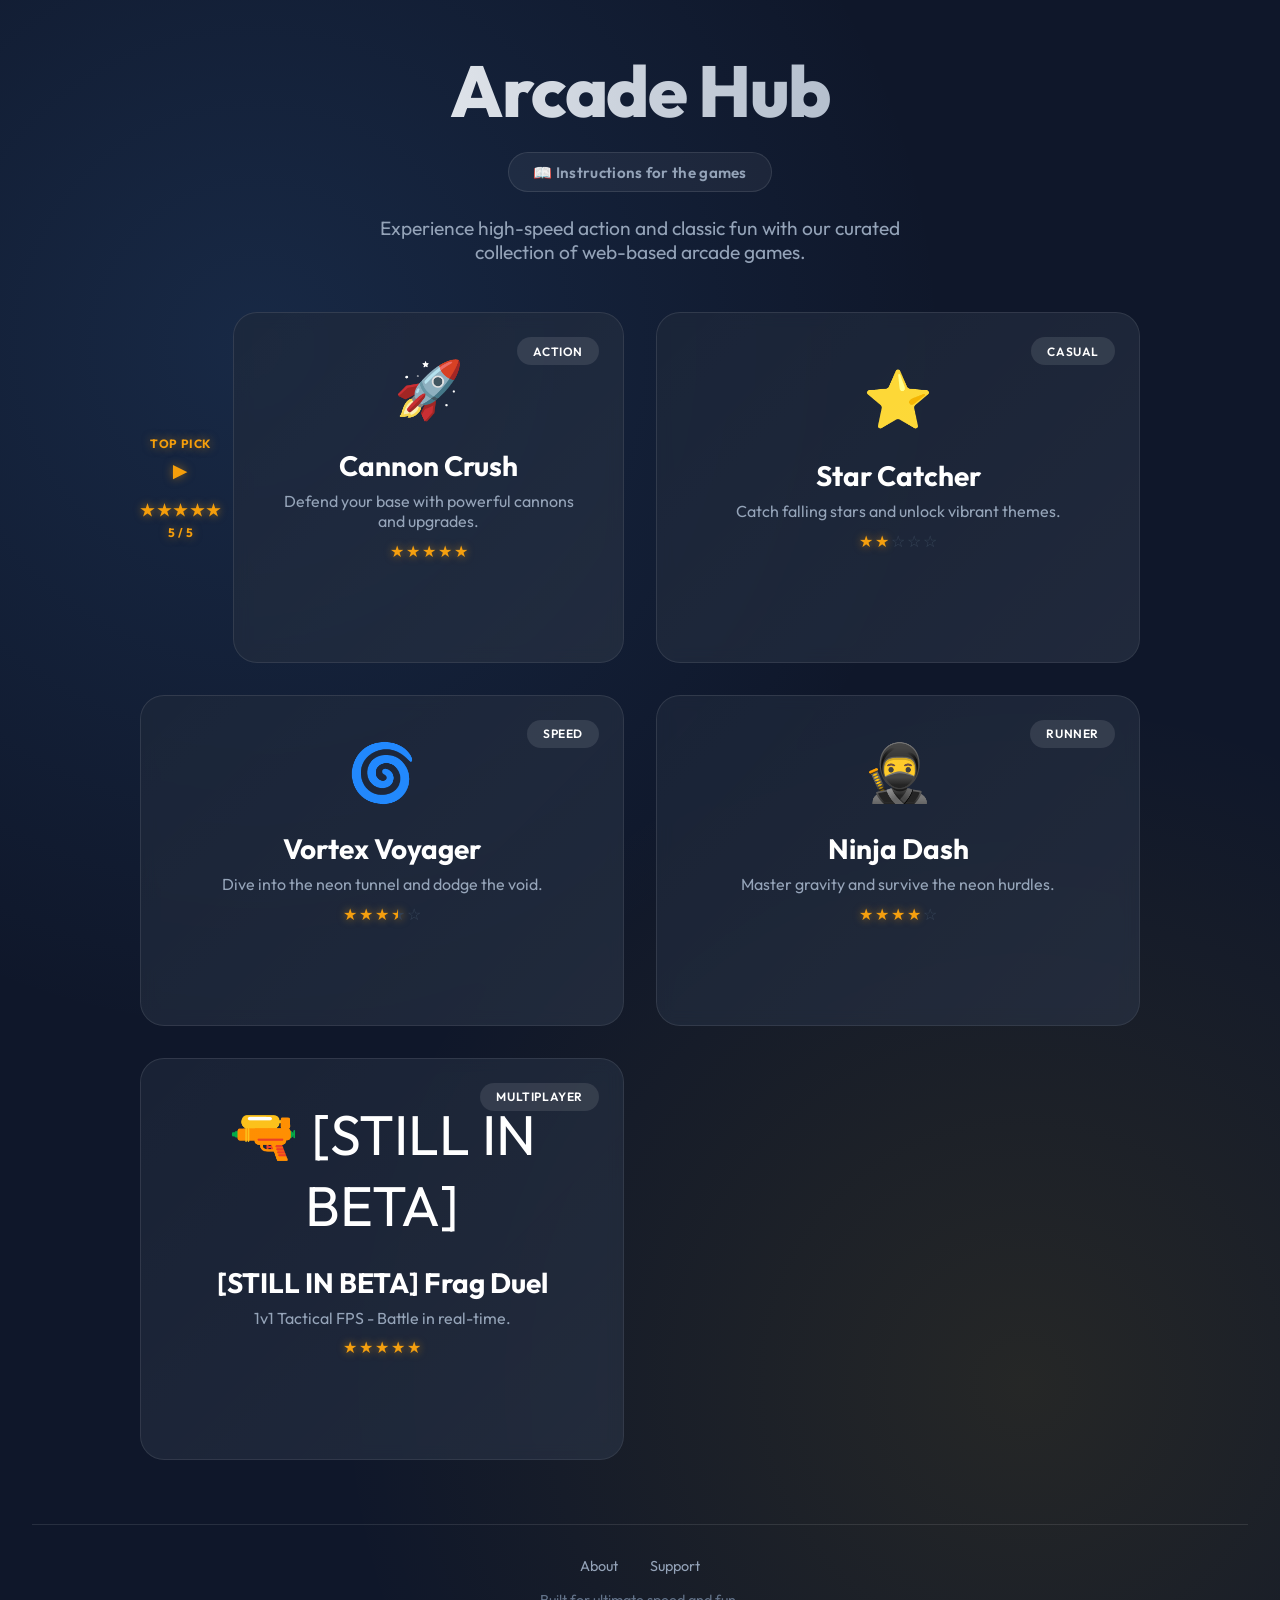
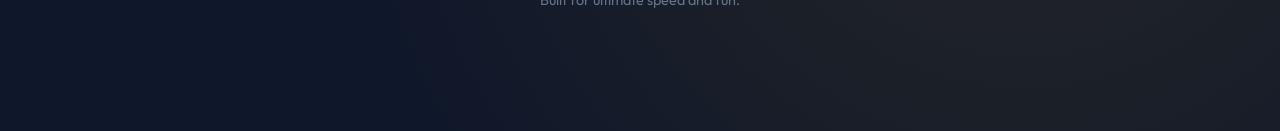
==== index.html @ 00157125 "Implement Quick Match matchmaking for Frag Duel and update Hub instructions" ====
<!DOCTYPE html>
<html lang="en">
<head>
    <meta charset="UTF-8">
    <meta name="viewport" content="width=device-width, initial-scale=1.0">
    <title>Arcade Hub | Premium Web Games</title>
    <style>
        @import url('https://fonts.googleapis.com/css2?family=Outfit:wght@300;400;600;800&display=swap');

        :root {
            --primary: #4a90e2;
            --accent: #eab308;
            --bg: #0f172a;
            --card-bg: rgba(30, 41, 59, 0.7);
            --glass: rgba(255, 255, 255, 0.05);
            --glass-border: rgba(255, 255, 255, 0.1);
        }

        * { margin: 0; padding: 0; box-sizing: border-box; user-select: none; -webkit-user-select: none; }

        body {
            font-family: 'Outfit', sans-serif;
            background-color: var(--bg);
            background-image: 
                radial-gradient(circle at 20% 20%, rgba(74, 144, 226, 0.15) 0%, transparent 40%),
                radial-gradient(circle at 80% 80%, rgba(234, 179, 8, 0.1) 0%, transparent 40%);
            color: white;
            min-height: 100vh;
            display: flex;
            flex-direction: column;
            align-items: center;
            justify-content: flex-start;
            padding: 5vh 2rem 10vh 2rem;
            overflow-y: scroll;
            overflow-x: hidden;
            position: relative;
        }

        /* Animated Particles Background */
        .bg-particles {
            position: fixed;
            top: 0; left: 0; width: 100%; height: 100%;
            pointer-events: none;
            z-index: 0;
        }

        .particle {
            position: absolute;
            background: white;
            border-radius: 50%;
            opacity: 0.3;
            filter: blur(1px);
            animation: float-around linear infinite;
        }

        @keyframes float-around {
            from { transform: translateY(0) rotate(0deg); opacity: 0; }
            20% { opacity: 0.3; }
            80% { opacity: 0.3; }
            to { transform: translateY(-100vh) rotate(360deg); opacity: 0; }
        }

        .container {
            width: 100%;
            max-width: 1000px;
            text-align: center;
            z-index: 1;
        }

        h1 {
            font-size: clamp(2.5rem, 8vw, 4.5rem);
            font-weight: 800;
            margin-bottom: 1rem;
            background: linear-gradient(to right, #fff, #94a3b8);
            -webkit-background-clip: text;
            background-clip: text;
            -webkit-text-fill-color: transparent;
            letter-spacing: -0.02em;
        }

        .subtitle {
            font-size: 1.2rem;
            color: #94a3b8;
            margin-bottom: 3rem;
            max-width: 600px;
            margin-inline: auto;
        }

        /* Mobile Mode Toggle */
        .controls {
            margin-bottom: 4rem;
            display: none; /* Hidden by default, shown via JS on mobile */
            align-items: center;
            justify-content: center;
            gap: 1rem;
            padding: 1rem 2rem;
            background: var(--glass);
            backdrop-filter: blur(12px);
            border: 1px solid var(--glass-border);
            border-radius: 100px;
            width: fit-content;
            margin-inline: auto;
            box-shadow: 0 10px 25px -5px rgba(0, 0, 0, 0.3);
        }

        .toggle-label {
            font-weight: 600;
            font-size: 0.9rem;
            text-transform: uppercase;
            letter-spacing: 0.05em;
            color: #cbd5e1;
        }

        .switch {
            position: relative;
            display: inline-block;
            width: 50px;
            height: 26px;
        }

        .switch input { opacity: 0; width: 0; height: 0; }

        .slider {
            position: absolute;
            cursor: pointer;
            top: 0; left: 0; right: 0; bottom: 0;
            background-color: #334155;
            transition: .4s;
            border-radius: 34px;
        }

        .slider:before {
            position: absolute;
            content: "";
            height: 18px; width: 18px;
            left: 4px; bottom: 4px;
            background-color: white;
            transition: .4s;
            border-radius: 50%;
        }

        input:checked + .slider { background-color: var(--primary); }
        input:checked + .slider:before { transform: translateX(24px); }

        .switch.disabled { opacity: 0.5; pointer-events: none; }

        /* Game Cards */
        .games-grid {
            display: grid;
            grid-template-columns: repeat(auto-fit, minmax(320px, 1fr));
            gap: 2rem;
            width: 100%;
        }

        .game-card {
            background: var(--card-bg);
            backdrop-filter: blur(8px);
            border: 1px solid var(--glass-border);
            border-radius: 24px;
            padding: 2.5rem;
            text-decoration: none;
            color: white;
            transition: all 0.4s cubic-bezier(0.4, 0, 0.2, 1);
            position: relative;
            overflow: hidden;
            display: flex;
            flex-direction: column;
            align-items: center;
            justify-content: center;
            min-height: 280px;
        }

        .play-hint {
            margin-top: 1.5rem;
            padding: 0.6rem 1.5rem;
            background: var(--primary);
            border-radius: 100px;
            font-weight: 600;
            font-size: 0.9rem;
            opacity: 0;
            transform: translateY(10px);
            transition: all 0.3s ease;
        }

        .game-card:hover .play-hint {
            opacity: 1;
            transform: translateY(0);
        }

        .game-card.star-catcher .play-hint {
            background: var(--accent);
            color: #0f172a;
        }

        .game-card::before {
            content: '';
            position: absolute;
            top: 0; left: 0; width: 100%; height: 100%;
            background: linear-gradient(135deg, transparent 0%, rgba(255,255,255,0.03) 100%);
            transition: opacity 0.4s;
        }

        .game-card:hover {
            transform: translateY(-8px);
            border-color: var(--primary);
            box-shadow: 0 20px 40px -10px rgba(74, 144, 226, 0.2);
        }

        .game-card.star-catcher:hover {
            border-color: var(--accent);
            box-shadow: 0 20px 40px -10px rgba(234, 179, 8, 0.2);
        }

        .game-card.vortex-voyager:hover {
            border-color: #6366f1;
            box-shadow: 0 20px 40px -10px rgba(99, 102, 241, 0.2);
        }

        .game-card.ninja-dash:hover {
            border-color: #fbbf24;
            box-shadow: 0 20px 40px -10px rgba(251, 191, 36, 0.2);
        }

        .game-card.frag-duel:hover {
            border-color: #f43f5e;
            box-shadow: 0 20px 40px -10px rgba(244, 63, 94, 0.2);
        }

        .game-icon {
            font-size: 3.5rem;
            margin-bottom: 1.5rem;
            transition: transform 0.4s;
        }

        .game-card:hover .game-icon {
            transform: scale(1.1) rotate(5deg);
        }

        .game-title {
            font-size: 1.75rem;
            font-weight: 700;
            margin-bottom: 0.5rem;
        }

        .game-desc {
            font-size: 1rem;
            color: #94a3b8;
        }

        .badge {
            position: absolute;
            top: 1.5rem; right: 1.5rem;
            padding: 0.4rem 1rem;
            background: rgba(255,255,255,0.1);
            border-radius: 100px;
            font-size: 0.75rem;
            font-weight: 600;
            text-transform: uppercase;
            letter-spacing: 0.05em;
        }

        @media (max-width: 640px) {
            .games-grid { grid-template-columns: 1fr; }
            h1 { font-size: 3rem; }
            .container { padding-bottom: 4rem; }
        }

        footer {
            margin-top: 4rem;
            padding: 2rem;
            text-align: center;
            color: #64748b;
            font-size: 0.9rem;
            border-top: 1px solid var(--glass-border);
            width: 100%;
            z-index: 1;
        }

        .footer-links {
            display: flex;
            justify-content: center;
            gap: 2rem;
            margin-bottom: 1rem;
        }

        .footer-links a {
            color: #94a3b8;
            text-decoration: none;
            transition: color 0.2s;
        }

        .footer-links a:hover {
            color: white;
        }

        /* Overlays */
        .overlay {
            position: fixed;
            top: 0; left: 0; width: 100%; height: 100%;
            background: rgba(15, 23, 42, 0.9);
            backdrop-filter: blur(12px);
            z-index: 100;
            display: none;
            align-items: center;
            justify-content: center;
            padding: 2rem;
            animation: fadeIn 0.3s ease;
        }

        .overlay-content {
            background: var(--card-bg);
            border: 1px solid var(--glass-border);
            padding: 3rem;
            border-radius: 32px;
            max-width: 600px;
            width: 100%;
            position: relative;
            box-shadow: 0 25px 50px -12px rgba(0, 0, 0, 0.5);
        }

        .close-overlay {
            position: absolute;
            top: 1.5rem; right: 1.5rem;
            background: var(--glass);
            border: 1px solid var(--glass-border);
            color: white;
            width: 40px; height: 40px;
            border-radius: 50%;
            cursor: pointer;
            display: flex;
            align-items: center;
            justify-content: center;
            font-size: 1.2rem;
            transition: all 0.2s;
        }

        .close-overlay:hover {
            background: rgba(255,255,255,0.1);
            transform: rotate(90deg);
        }

        .overlay h2 {
            margin-bottom: 1.5rem;
            background: linear-gradient(to right, #fff, var(--primary));
            -webkit-background-clip: text;
            background-clip: text;
            -webkit-text-fill-color: transparent;
        }

        .overlay p {
            color: #94a3b8;
            line-height: 1.6;
            margin-bottom: 1rem;
        }

        /* Instructions Button */
        .instructions-btn {
            display: inline-flex;
            align-items: center;
            gap: 0.5rem;
            padding: 0.6rem 1.5rem;
            margin-bottom: 1.5rem;
            background: var(--glass);
            border: 1px solid var(--glass-border);
            border-radius: 100px;
            color: #94a3b8;
            font-family: 'Outfit', sans-serif;
            font-size: 0.95rem;
            font-weight: 600;
            cursor: pointer;
            transition: all 0.25s ease;
            letter-spacing: 0.02em;
        }
        .instructions-btn:hover {
            background: rgba(255,255,255,0.08);
            border-color: var(--primary);
            color: white;
            transform: translateY(-2px);
            box-shadow: 0 8px 20px -5px rgba(74, 144, 226, 0.25);
        }

        /* Instructions Overlay specifics */
        #instructions-overlay .overlay-content {
            max-width: 680px;
            max-height: 85vh;
            overflow-y: auto;
            scrollbar-width: thin;
            scrollbar-color: rgba(255,255,255,0.1) transparent;
        }
        .instr-game {
            margin-bottom: 1.8rem;
            padding: 1.2rem 1.4rem;
            background: rgba(255,255,255,0.03);
            border: 1px solid var(--glass-border);
            border-radius: 16px;
        }
        .instr-game:last-child { margin-bottom: 0; }
        .instr-game-header {
            display: flex;
            align-items: center;
            gap: 0.7rem;
            margin-bottom: 0.8rem;
        }
        .instr-game-icon { font-size: 1.6rem; }
        .instr-game-title {
            font-size: 1.1rem;
            font-weight: 700;
            color: white;
        }
        .instr-game p {
            color: #94a3b8;
            font-size: 0.92rem;
            line-height: 1.6;
            margin-bottom: 0.5rem;
        }
        .instr-game p:last-child { margin-bottom: 0; }
        .instr-game strong { color: #cbd5e1; }
        .instr-section-label {
            font-size: 0.75rem;
            text-transform: uppercase;
            letter-spacing: 0.08em;
            color: var(--primary);
            font-weight: 700;
            margin-bottom: 0.3rem;
            display: block;
        }

        /* Star Ratings */
        .star-rating {
            display: flex;
            align-items: center;
            gap: 2px;
            margin-top: 0.6rem;
        }
        .star-rating .star {
            font-size: 1rem;
            color: #334155;
            transition: color 0.2s;
        }
        .star-rating .star.lit {
            color: #f59e0b;
            text-shadow: 0 0 8px rgba(245, 158, 11, 0.6);
        }
        .star-rating .star.half {
            background: linear-gradient(to right, #f59e0b 50%, #334155 50%);
            -webkit-background-clip: text;
            background-clip: text;
            -webkit-text-fill-color: transparent;
            filter: drop-shadow(0 0 4px rgba(245,158,11,0.5));
        }

        /* Arrow + rating wrapper next to Cannon Crush card */
        .card-with-label {
            display: flex;
            align-items: center;
            gap: 0.75rem;
        }
        .card-side-label {
            display: flex;
            flex-direction: column;
            align-items: center;
            gap: 0.3rem;
            color: #f59e0b;
            font-size: 0.75rem;
            font-weight: 700;
            text-transform: uppercase;
            letter-spacing: 0.05em;
            flex-shrink: 0;
            text-shadow: 0 0 10px rgba(245,158,11,0.5);
        }
        .card-side-label .arrow {
            font-size: 1.5rem;
            animation: bounce-right 1.2s ease-in-out infinite;
        }
        @keyframes bounce-right {
            0%, 100% { transform: translateX(0); }
            50% { transform: translateX(5px); }
        }

        @keyframes fadeIn {
            from { opacity: 0; transform: scale(0.95); }
            to { opacity: 1; transform: scale(1); }
        }
    </style>
</head>
<body>
    <div class="container">
        <h1>Arcade Hub</h1>
        <button class="instructions-btn" id="instructions-btn">📖 Instructions for the games</button>
        <p class="subtitle">Experience high-speed action and classic fun with our curated collection of web-based arcade games.</p>

        <div class="controls-wrapper">
            <div class="controls" id="controls-panel">
                <span class="toggle-label">Desktop</span>
                <label class="switch" id="toggle-switch">
                    <input type="checkbox" id="mobile-toggle">
                    <span class="slider"></span>
                </label>
                <span class="toggle-label">Mobile Mode</span>
            </div>
        </div>

        <div class="games-grid">
            <div class="card-with-label">
                <div class="card-side-label">
                    <span>Top Pick</span>
                    <span class="arrow">&#9658;</span>
                    <div class="star-rating">
                        <span class="star lit">&#9733;</span>
                        <span class="star lit">&#9733;</span>
                        <span class="star lit">&#9733;</span>
                        <span class="star lit">&#9733;</span>
                        <span class="star lit">&#9733;</span>
                    </div>
                    <span>5 / 5</span>
                </div>
                <a href="cannon-crush/" class="game-card" style="flex:1;">
                    <div class="badge">Action</div>
                    <div class="game-icon">🚀</div>
                    <div class="game-title">Cannon Crush</div>
                    <p class="game-desc">Defend your base with powerful cannons and upgrades.</p>
                    <div class="star-rating" style="justify-content:center;">
                        <span class="star lit">&#9733;</span>
                        <span class="star lit">&#9733;</span>
                        <span class="star lit">&#9733;</span>
                        <span class="star lit">&#9733;</span>
                        <span class="star lit">&#9733;</span>
                    </div>
                    <div class="play-hint">Play Now</div>
                </a>
            </div>

            <a href="star-catcher/" class="game-card star-catcher">
                <div class="badge">Casual</div>
                <div class="game-icon">⭐</div>
                <div class="game-title">Star Catcher</div>
                <p class="game-desc">Catch falling stars and unlock vibrant themes.</p>
                <div class="star-rating" style="justify-content:center;">
                    <span class="star lit">&#9733;</span>
                    <span class="star lit">&#9733;</span>
                    <span class="star">&#9734;</span>
                    <span class="star">&#9734;</span>
                    <span class="star">&#9734;</span>
                </div>
                <div class="play-hint">Play Now</div>
            </a>

            <a href="vortex-voyager/" class="game-card vortex-voyager">
                <div class="badge">Speed</div>
                <div class="game-icon">🌀</div>
                <div class="game-title">Vortex Voyager</div>
                <p class="game-desc">Dive into the neon tunnel and dodge the void.</p>
                <div class="star-rating" style="justify-content:center;">
                    <span class="star lit">&#9733;</span>
                    <span class="star lit">&#9733;</span>
                    <span class="star lit">&#9733;</span>
                    <span class="star half">&#9733;</span>
                    <span class="star">&#9734;</span>
                </div>
                <div class="play-hint">Play Now</div>
            </a>

            <a href="gravity-flip/" class="game-card ninja-dash">
                <div class="badge">Runner</div>
                <div class="game-icon">🥷</div>
                <div class="game-title">Ninja Dash</div>
                <p class="game-desc">Master gravity and survive the neon hurdles.</p>
                <div class="star-rating" style="justify-content:center;">
                    <span class="star lit">&#9733;</span>
                    <span class="star lit">&#9733;</span>
                    <span class="star lit">&#9733;</span>
                    <span class="star lit">&#9733;</span>
                    <span class="star">&#9734;</span>
                </div>
                <div class="play-hint">Play Now</div>
            </a>

            <a href="frag-duel/" class="game-card frag-duel">
                <div class="badge">Multiplayer</div>
                <div class="game-icon">🔫 [STILL IN BETA]</div>
                <div class="game-title">[STILL IN BETA] Frag Duel</div>
                <p class="game-desc">1v1 Tactical FPS - Battle in real-time.</p>
                <div class="star-rating" style="justify-content:center;">
                    <span class="star lit">&#9733;</span>
                    <span class="star lit">&#9733;</span>
                    <span class="star lit">&#9733;</span>
                    <span class="star lit">&#9733;</span>
                    <span class="star lit">&#9733;</span>
                </div>
                <div class="play-hint">Play Now</div>
            </a>
        </div>
    </div>

    <footer>
        <div class="footer-links">
            <a href="#" id="about-link">About</a>
            <a href="#" id="support-link">Support</a>
        </div>
        <p>Built for ultimate speed and fun.</p>
    </footer>

    <!-- Instructions Overlay -->
    <div id="instructions-overlay" class="overlay">
        <div class="overlay-content">
            <button class="close-overlay" id="close-instructions">&times;</button>
            <h2>📖 How to Play</h2>

            <div class="instr-game">
                <div class="instr-game-header">
                    <span class="instr-game-icon">🚀</span>
                    <span class="instr-game-title">Cannon Crush</span>
                </div>
                <span class="instr-section-label">Goal</span>
                <p>Defend your base by shooting enemy balls before they reach you. Clear all the balls in each level to advance, and defeat boss rounds every 5 levels.</p>
                <span class="instr-section-label">Controls</span>
                <p><strong>Move:</strong> Arrow keys or A / D &nbsp;|&nbsp; <strong>Shoot:</strong> Hold W, ↑, or Space (auto-fires while held). On mobile, drag the slider to move and tap the fire button to shoot.</p>
                <span class="instr-section-label">How it works</span>
                <p>Balls fly in from either side. Each ball has HP shown on it — shoot it enough times to destroy it. Spend coins earned from kills on upgrades like damage, fire rate, multi-shot, piercing bullets, and more. Boss rounds spawn a giant enemy that slams down at you and sends minion balls!</p>
            </div>

            <div class="instr-game">
                <div class="instr-game-header">
                    <span class="instr-game-icon">⭐</span>
                    <span class="instr-game-title">Star Catcher</span>
                </div>
                <span class="instr-section-label">Goal</span>
                <p>Move your paddle to catch falling stars and score points. Avoid bombs — they cost you a life. You start with 3 lives.</p>
                <span class="instr-section-label">Controls</span>
                <p><strong>Move:</strong> Arrow keys or A / D. On mobile, drag the slider at the bottom of the game area.</p>
                <span class="instr-section-label">How it works</span>
                <p>Stars and bombs fall from the top of the screen, speeding up over time. Every 25 stars that fall, a <strong>powerup</strong> drops. Powerups include: ❤ extra life, ✨ Star Rush (more stars), 🧯 Calm (fewer bombs), 🛡 Shield (deflects up to 3 bombs), and ↔ Wide (wider paddle). Catching stars also builds your total star count, which unlocks new paddle colors in the main menu.</p>
            </div>

            <div class="instr-game">
                <div class="instr-game-header">
                    <span class="instr-game-icon">🌀</span>
                    <span class="instr-game-title">Vortex Voyager</span>
                </div>
                <span class="instr-section-label">Goal</span>
                <p>Survive as long as possible while plummeting down a procedurally generated neon tunnel. Dodge the red wall segments — touching one ends your run.</p>
                <span class="instr-section-label">Controls</span>
                <p><strong>Rotate the tunnel:</strong> Click and drag left/right, press ← / → arrow keys, or touch and swipe. Your ship stays fixed at the bottom center — you rotate the world instead.</p>
                <span class="instr-section-label">How it works</span>
                <p>The tunnel rings scroll toward you continuously, getting faster as your distance increases. Obstacle rings have red jagged wall segments that block part of the ring's opening — rotate so the gap lines up with your ship's position (bottom center). Your score increases for every ring you pass through.</p>
            </div>

            <div class="instr-game">
                <div class="instr-game-header">
                    <span class="instr-game-icon">🥷</span>
                    <span class="instr-game-title">Ninja Dash</span>
                </div>
                <span class="instr-section-label">Goal</span>
                <p>Run as far as possible. The ninja runs automatically — your only job is to flip gravity to dodge spikes. Get a new personal best distance to set a record shown on the side bar.</p>
                <span class="instr-section-label">Controls</span>
                <p><strong>Flip gravity:</strong> Tap / click anywhere, or press Space. Every flip instantly teleports the ninja to the opposite wall (top or bottom).</p>
                <span class="instr-section-label">How it works</span>
                <p>Spikes are attached to either the top or bottom wall. The ninja's running speed increases over time, making spikes come faster and giving you less reaction time. There's no health — one spike hit and it's over. Your distance is tracked in meters and saved as your personal best.</p>
            <div class="instr-game">
                <div class="instr-game-header">
                    <span class="instr-game-icon">🔫</span>
                    <span class="instr-game-title">Frag Duel (1v1 Multiplayer)</span>
                </div>
                <span class="instr-section-label">Goal</span>
                <p>Frag your opponent to win the duel. This is a real-time multiplayer game using Peer-to-Peer technology.</p>
                <span class="instr-section-label">Controls</span>
                <p><strong>Move:</strong> WASD &nbsp;|&nbsp; <strong>Jump:</strong> Space &nbsp;|&nbsp; <strong>Aim/Shoot:</strong> Mouse (Click to shoot) &nbsp;|&nbsp; <strong>Lock Mouse:</strong> Click anywhere during play.</p>
                <span class="instr-section-label">How to Connect</span>
                <p><strong>Quick Match:</strong> Click "Quick Match" to be automatically paired with the next available player. <br><strong>Private Duel:</strong> One player shares their ID, and the other pastes it into the "Join" box to connect.</p>
            </div>
        </div>
    </div>

    <div id="about-overlay" class="overlay">
        <div class="overlay-content">
            <button class="close-overlay">&times;</button>
            <p>A game made with ai for funzies</p>
        </div>
    </div>

    <div id="support-overlay" class="overlay">
        <div class="overlay-content">
            <button class="close-overlay">&times;</button>
            <h2>Support</h2>
            <p>Need help or found a bug? We're here to assist you.</p>
            <p>Contact our team at <a href="mailto:ejfunnysocks@gmail.com" style="color: var(--primary); text-decoration: none;">ejfunnysocks@gmail.com</a> and we'll get back to you as soon as possible.</p>
        </div>
    </div>

    <div class="bg-particles" id="particles"></div>

    <script>
        const mobileToggle = document.getElementById('mobile-toggle');
        const controlsPanel = document.getElementById('controls-panel');

        // Restore saved mobile mode state
        if (localStorage.getItem('globalMobileMode') === 'true') {
            mobileToggle.checked = true;
        }

        // Show the mobile mode panel only when an actual touch is detected
        let touchRevealDone = false;
        window.addEventListener('touchstart', function revealMobileBtn() {
            if (touchRevealDone) return;
            touchRevealDone = true;
            controlsPanel.style.display = 'flex';
            // If no preference saved yet, default to enabled on touch devices
            if (localStorage.getItem('globalMobileMode') === null) {
                mobileToggle.checked = true;
                localStorage.setItem('globalMobileMode', 'true');
            }
        }, { passive: true });

        mobileToggle.addEventListener('change', () => {
            localStorage.setItem('globalMobileMode', mobileToggle.checked);
        });

        mobileToggle.addEventListener('click', () => {
            localStorage.setItem('globalMobileMode', mobileToggle.checked);
        });

        // Background Particles Generator
        const particlesContainer = document.getElementById('particles');
        const particleCount = 20;

        for (let i = 0; i < particleCount; i++) {
            const particle = document.createElement('div');
            particle.className = 'particle';
            
            const size = Math.random() * 4 + 2 + 'px';
            particle.style.width = size;
            particle.style.height = size;
            
            particle.style.left = Math.random() * 100 + 'vw';
            particle.style.top = Math.random() * 100 + 'vh';
            
            const duration = Math.random() * 10 + 10 + 's';
            const delay = Math.random() * -20 + 's';
            particle.style.animationDuration = duration;
            particle.style.animationDelay = delay;
            
            particlesContainer.appendChild(particle);
        }

        // Overlay Logic
        const aboutLink = document.getElementById('about-link');
        const supportLink = document.getElementById('support-link');
        const aboutOverlay = document.getElementById('about-overlay');
        const supportOverlay = document.getElementById('support-overlay');

        function openOverlay(overlay) {
            overlay.style.display = 'flex';
        }

        function closeOverlays() {
            document.querySelectorAll('.overlay').forEach(o => o.style.display = 'none');
        }

        aboutLink.addEventListener('click', (e) => { e.preventDefault(); openOverlay(aboutOverlay); });
        supportLink.addEventListener('click', (e) => { e.preventDefault(); openOverlay(supportOverlay); });
        document.getElementById('instructions-btn').addEventListener('click', () => openOverlay(document.getElementById('instructions-overlay')));
        document.getElementById('close-instructions').addEventListener('click', closeOverlays);

        document.querySelectorAll('.close-overlay').forEach(btn => {
            btn.addEventListener('click', closeOverlays);
        });

        window.addEventListener('click', (e) => {
            if (e.target.classList.contains('overlay')) closeOverlays();
        });
    </script>
</body>
</html>
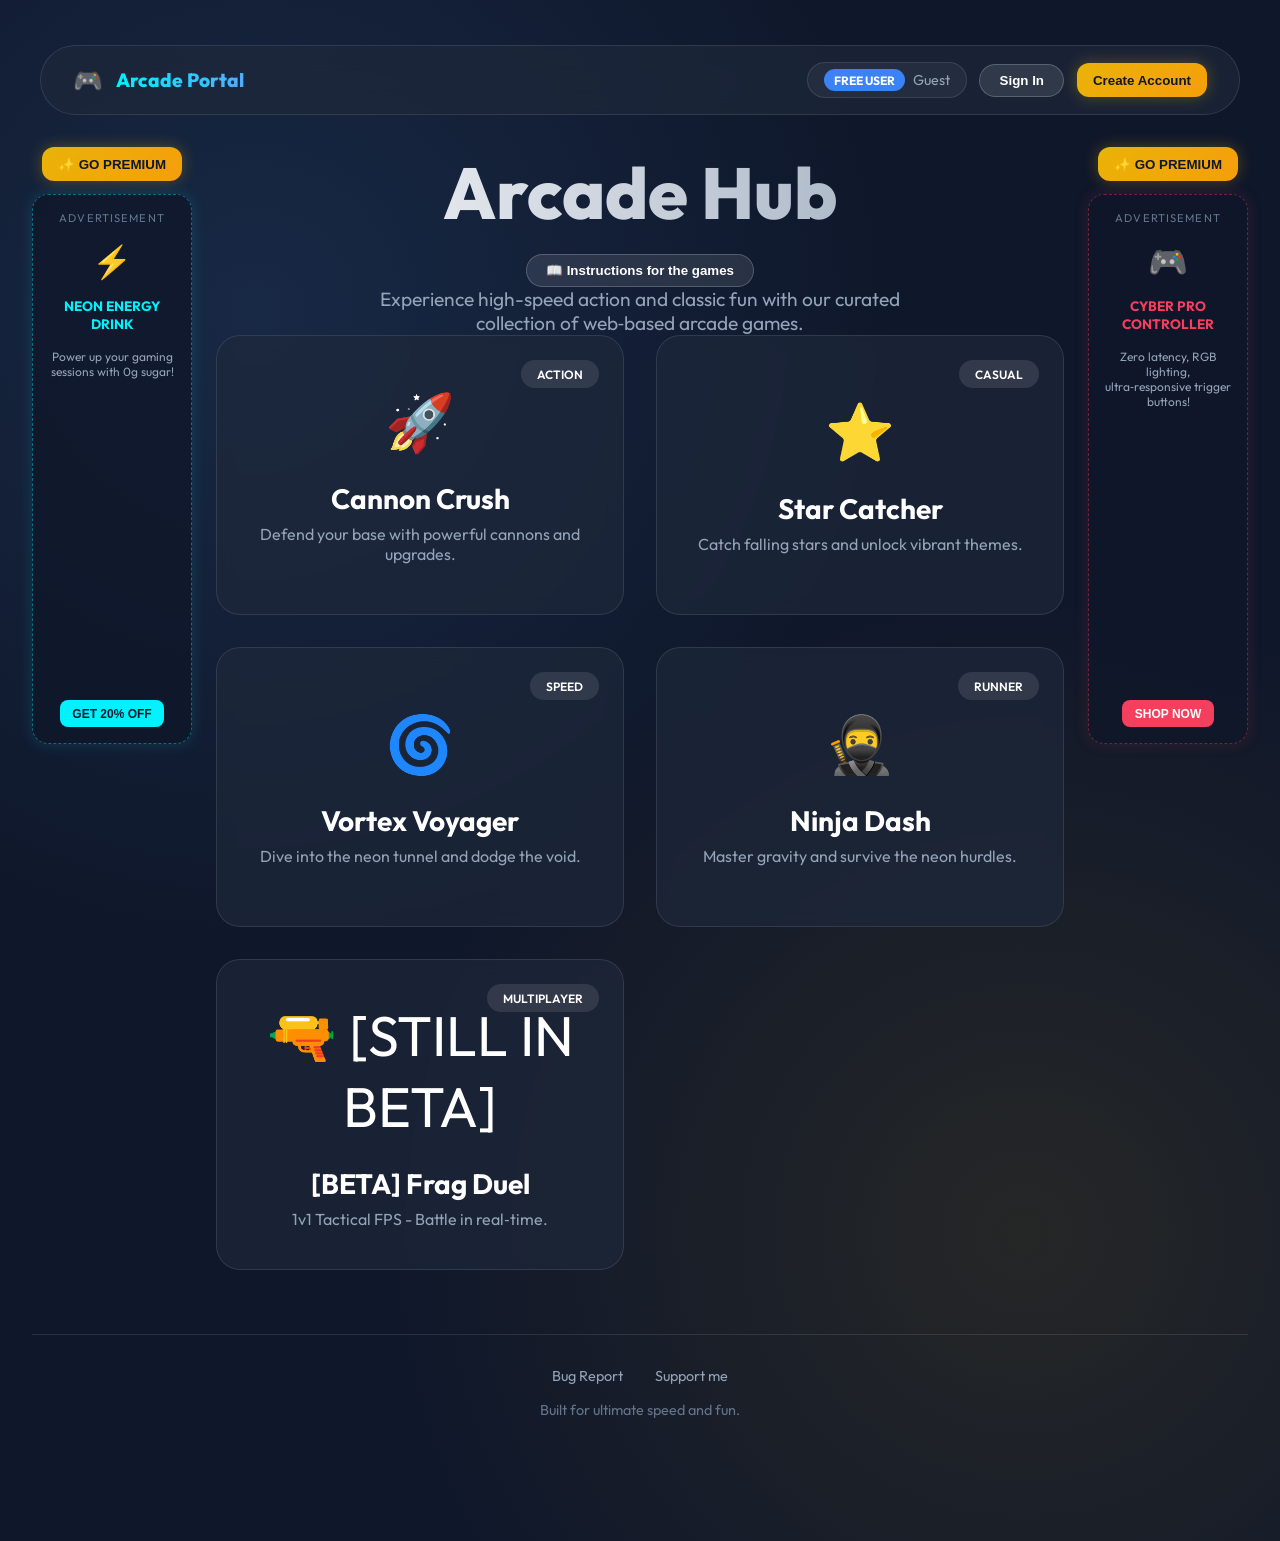
==== commit 2d4e684c: "Refresh UI, add bug report and donation overlays" ====
--- a/index.html
+++ b/index.html
@@ -1,773 +1,173 @@
 <!DOCTYPE html>
 <html lang="en">
 <head>
-    <meta charset="UTF-8">
-    <meta name="viewport" content="width=device-width, initial-scale=1.0">
-    <title>Arcade Hub | Premium Web Games</title>
-    <style>
-        @import url('https://fonts.googleapis.com/css2?family=Outfit:wght@300;400;600;800&display=swap');
-
-        :root {
-            --primary: #4a90e2;
-            --accent: #eab308;
-            --bg: #0f172a;
-            --card-bg: rgba(30, 41, 59, 0.7);
-            --glass: rgba(255, 255, 255, 0.05);
-            --glass-border: rgba(255, 255, 255, 0.1);
-        }
-
-        * { margin: 0; padding: 0; box-sizing: border-box; user-select: none; -webkit-user-select: none; }
-
-        body {
-            font-family: 'Outfit', sans-serif;
-            background-color: var(--bg);
-            background-image: 
-                radial-gradient(circle at 20% 20%, rgba(74, 144, 226, 0.15) 0%, transparent 40%),
-                radial-gradient(circle at 80% 80%, rgba(234, 179, 8, 0.1) 0%, transparent 40%);
-            color: white;
-            min-height: 100vh;
-            display: flex;
-            flex-direction: column;
-            align-items: center;
-            justify-content: flex-start;
-            padding: 5vh 2rem 10vh 2rem;
-            overflow-y: scroll;
-            overflow-x: hidden;
-            position: relative;
-        }
-
-        /* Animated Particles Background */
-        .bg-particles {
-            position: fixed;
-            top: 0; left: 0; width: 100%; height: 100%;
-            pointer-events: none;
-            z-index: 0;
-        }
-
-        .particle {
-            position: absolute;
-            background: white;
-            border-radius: 50%;
-            opacity: 0.3;
-            filter: blur(1px);
-            animation: float-around linear infinite;
-        }
-
-        @keyframes float-around {
-            from { transform: translateY(0) rotate(0deg); opacity: 0; }
-            20% { opacity: 0.3; }
-            80% { opacity: 0.3; }
-            to { transform: translateY(-100vh) rotate(360deg); opacity: 0; }
-        }
-
-        .container {
-            width: 100%;
-            max-width: 1000px;
-            text-align: center;
-            z-index: 1;
-        }
-
-        h1 {
-            font-size: clamp(2.5rem, 8vw, 4.5rem);
-            font-weight: 800;
-            margin-bottom: 1rem;
-            background: linear-gradient(to right, #fff, #94a3b8);
-            -webkit-background-clip: text;
-            background-clip: text;
-            -webkit-text-fill-color: transparent;
-            letter-spacing: -0.02em;
-        }
-
-        .subtitle {
-            font-size: 1.2rem;
-            color: #94a3b8;
-            margin-bottom: 3rem;
-            max-width: 600px;
-            margin-inline: auto;
-        }
-
-        /* Mobile Mode Toggle */
-        .controls {
-            margin-bottom: 4rem;
-            display: none; /* Hidden by default, shown via JS on mobile */
-            align-items: center;
-            justify-content: center;
-            gap: 1rem;
-            padding: 1rem 2rem;
-            background: var(--glass);
-            backdrop-filter: blur(12px);
-            border: 1px solid var(--glass-border);
-            border-radius: 100px;
-            width: fit-content;
-            margin-inline: auto;
-            box-shadow: 0 10px 25px -5px rgba(0, 0, 0, 0.3);
-        }
-
-        .toggle-label {
-            font-weight: 600;
-            font-size: 0.9rem;
-            text-transform: uppercase;
-            letter-spacing: 0.05em;
-            color: #cbd5e1;
-        }
-
-        .switch {
-            position: relative;
-            display: inline-block;
-            width: 50px;
-            height: 26px;
-        }
-
-        .switch input { opacity: 0; width: 0; height: 0; }
-
-        .slider {
-            position: absolute;
-            cursor: pointer;
-            top: 0; left: 0; right: 0; bottom: 0;
-            background-color: #334155;
-            transition: .4s;
-            border-radius: 34px;
-        }
-
-        .slider:before {
-            position: absolute;
-            content: "";
-            height: 18px; width: 18px;
-            left: 4px; bottom: 4px;
-            background-color: white;
-            transition: .4s;
-            border-radius: 50%;
-        }
-
-        input:checked + .slider { background-color: var(--primary); }
-        input:checked + .slider:before { transform: translateX(24px); }
-
-        .switch.disabled { opacity: 0.5; pointer-events: none; }
-
-        /* Game Cards */
-        .games-grid {
-            display: grid;
-            grid-template-columns: repeat(auto-fit, minmax(320px, 1fr));
-            gap: 2rem;
-            width: 100%;
-        }
-
-        .game-card {
-            background: var(--card-bg);
-            backdrop-filter: blur(8px);
-            border: 1px solid var(--glass-border);
-            border-radius: 24px;
-            padding: 2.5rem;
-            text-decoration: none;
-            color: white;
-            transition: all 0.4s cubic-bezier(0.4, 0, 0.2, 1);
-            position: relative;
-            overflow: hidden;
-            display: flex;
-            flex-direction: column;
-            align-items: center;
-            justify-content: center;
-            min-height: 280px;
-        }
-
-        .play-hint {
-            margin-top: 1.5rem;
-            padding: 0.6rem 1.5rem;
-            background: var(--primary);
-            border-radius: 100px;
-            font-weight: 600;
-            font-size: 0.9rem;
-            opacity: 0;
-            transform: translateY(10px);
-            transition: all 0.3s ease;
-        }
-
-        .game-card:hover .play-hint {
-            opacity: 1;
-            transform: translateY(0);
-        }
-
-        .game-card.star-catcher .play-hint {
-            background: var(--accent);
-            color: #0f172a;
-        }
-
-        .game-card::before {
-            content: '';
-            position: absolute;
-            top: 0; left: 0; width: 100%; height: 100%;
-            background: linear-gradient(135deg, transparent 0%, rgba(255,255,255,0.03) 100%);
-            transition: opacity 0.4s;
-        }
-
-        .game-card:hover {
-            transform: translateY(-8px);
-            border-color: var(--primary);
-            box-shadow: 0 20px 40px -10px rgba(74, 144, 226, 0.2);
-        }
-
-        .game-card.star-catcher:hover {
-            border-color: var(--accent);
-            box-shadow: 0 20px 40px -10px rgba(234, 179, 8, 0.2);
-        }
-
-        .game-card.vortex-voyager:hover {
-            border-color: #6366f1;
-            box-shadow: 0 20px 40px -10px rgba(99, 102, 241, 0.2);
-        }
-
-        .game-card.ninja-dash:hover {
-            border-color: #fbbf24;
-            box-shadow: 0 20px 40px -10px rgba(251, 191, 36, 0.2);
-        }
-
-        .game-card.frag-duel:hover {
-            border-color: #f43f5e;
-            box-shadow: 0 20px 40px -10px rgba(244, 63, 94, 0.2);
-        }
-
-        .game-icon {
-            font-size: 3.5rem;
-            margin-bottom: 1.5rem;
-            transition: transform 0.4s;
-        }
-
-        .game-card:hover .game-icon {
-            transform: scale(1.1) rotate(5deg);
-        }
-
-        .game-title {
-            font-size: 1.75rem;
-            font-weight: 700;
-            margin-bottom: 0.5rem;
-        }
-
-        .game-desc {
-            font-size: 1rem;
-            color: #94a3b8;
-        }
-
-        .badge {
-            position: absolute;
-            top: 1.5rem; right: 1.5rem;
-            padding: 0.4rem 1rem;
-            background: rgba(255,255,255,0.1);
-            border-radius: 100px;
-            font-size: 0.75rem;
-            font-weight: 600;
-            text-transform: uppercase;
-            letter-spacing: 0.05em;
-        }
-
-        @media (max-width: 640px) {
-            .games-grid { grid-template-columns: 1fr; }
-            h1 { font-size: 3rem; }
-            .container { padding-bottom: 4rem; }
-        }
-
-        footer {
-            margin-top: 4rem;
-            padding: 2rem;
-            text-align: center;
-            color: #64748b;
-            font-size: 0.9rem;
-            border-top: 1px solid var(--glass-border);
-            width: 100%;
-            z-index: 1;
-        }
-
-        .footer-links {
-            display: flex;
-            justify-content: center;
-            gap: 2rem;
-            margin-bottom: 1rem;
-        }
-
-        .footer-links a {
-            color: #94a3b8;
-            text-decoration: none;
-            transition: color 0.2s;
-        }
-
-        .footer-links a:hover {
-            color: white;
-        }
-
-        /* Overlays */
-        .overlay {
-            position: fixed;
-            top: 0; left: 0; width: 100%; height: 100%;
-            background: rgba(15, 23, 42, 0.9);
-            backdrop-filter: blur(12px);
-            z-index: 100;
-            display: none;
-            align-items: center;
-            justify-content: center;
-            padding: 2rem;
-            animation: fadeIn 0.3s ease;
-        }
-
-        .overlay-content {
-            background: var(--card-bg);
-            border: 1px solid var(--glass-border);
-            padding: 3rem;
-            border-radius: 32px;
-            max-width: 600px;
-            width: 100%;
-            position: relative;
-            box-shadow: 0 25px 50px -12px rgba(0, 0, 0, 0.5);
-        }
-
-        .close-overlay {
-            position: absolute;
-            top: 1.5rem; right: 1.5rem;
-            background: var(--glass);
-            border: 1px solid var(--glass-border);
-            color: white;
-            width: 40px; height: 40px;
-            border-radius: 50%;
-            cursor: pointer;
-            display: flex;
-            align-items: center;
-            justify-content: center;
-            font-size: 1.2rem;
-            transition: all 0.2s;
-        }
-
-        .close-overlay:hover {
-            background: rgba(255,255,255,0.1);
-            transform: rotate(90deg);
-        }
-
-        .overlay h2 {
-            margin-bottom: 1.5rem;
-            background: linear-gradient(to right, #fff, var(--primary));
-            -webkit-background-clip: text;
-            background-clip: text;
-            -webkit-text-fill-color: transparent;
-        }
-
-        .overlay p {
-            color: #94a3b8;
-            line-height: 1.6;
-            margin-bottom: 1rem;
-        }
-
-        /* Instructions Button */
-        .instructions-btn {
-            display: inline-flex;
-            align-items: center;
-            gap: 0.5rem;
-            padding: 0.6rem 1.5rem;
-            margin-bottom: 1.5rem;
-            background: var(--glass);
-            border: 1px solid var(--glass-border);
-            border-radius: 100px;
-            color: #94a3b8;
-            font-family: 'Outfit', sans-serif;
-            font-size: 0.95rem;
-            font-weight: 600;
-            cursor: pointer;
-            transition: all 0.25s ease;
-            letter-spacing: 0.02em;
-        }
-        .instructions-btn:hover {
-            background: rgba(255,255,255,0.08);
-            border-color: var(--primary);
-            color: white;
-            transform: translateY(-2px);
-            box-shadow: 0 8px 20px -5px rgba(74, 144, 226, 0.25);
-        }
-
-        /* Instructions Overlay specifics */
-        #instructions-overlay .overlay-content {
-            max-width: 680px;
-            max-height: 85vh;
-            overflow-y: auto;
-            scrollbar-width: thin;
-            scrollbar-color: rgba(255,255,255,0.1) transparent;
-        }
-        .instr-game {
-            margin-bottom: 1.8rem;
-            padding: 1.2rem 1.4rem;
-            background: rgba(255,255,255,0.03);
-            border: 1px solid var(--glass-border);
-            border-radius: 16px;
-        }
-        .instr-game:last-child { margin-bottom: 0; }
-        .instr-game-header {
-            display: flex;
-            align-items: center;
-            gap: 0.7rem;
-            margin-bottom: 0.8rem;
-        }
-        .instr-game-icon { font-size: 1.6rem; }
-        .instr-game-title {
-            font-size: 1.1rem;
-            font-weight: 700;
-            color: white;
-        }
-        .instr-game p {
-            color: #94a3b8;
-            font-size: 0.92rem;
-            line-height: 1.6;
-            margin-bottom: 0.5rem;
-        }
-        .instr-game p:last-child { margin-bottom: 0; }
-        .instr-game strong { color: #cbd5e1; }
-        .instr-section-label {
-            font-size: 0.75rem;
-            text-transform: uppercase;
-            letter-spacing: 0.08em;
-            color: var(--primary);
-            font-weight: 700;
-            margin-bottom: 0.3rem;
-            display: block;
-        }
-
-        /* Star Ratings */
-        .star-rating {
-            display: flex;
-            align-items: center;
-            gap: 2px;
-            margin-top: 0.6rem;
-        }
-        .star-rating .star {
-            font-size: 1rem;
-            color: #334155;
-            transition: color 0.2s;
-        }
-        .star-rating .star.lit {
-            color: #f59e0b;
-            text-shadow: 0 0 8px rgba(245, 158, 11, 0.6);
-        }
-        .star-rating .star.half {
-            background: linear-gradient(to right, #f59e0b 50%, #334155 50%);
-            -webkit-background-clip: text;
-            background-clip: text;
-            -webkit-text-fill-color: transparent;
-            filter: drop-shadow(0 0 4px rgba(245,158,11,0.5));
-        }
-
-        /* Arrow + rating wrapper next to Cannon Crush card */
-        .card-with-label {
-            display: flex;
-            align-items: center;
-            gap: 0.75rem;
-        }
-        .card-side-label {
-            display: flex;
-            flex-direction: column;
-            align-items: center;
-            gap: 0.3rem;
-            color: #f59e0b;
-            font-size: 0.75rem;
-            font-weight: 700;
-            text-transform: uppercase;
-            letter-spacing: 0.05em;
-            flex-shrink: 0;
-            text-shadow: 0 0 10px rgba(245,158,11,0.5);
-        }
-        .card-side-label .arrow {
-            font-size: 1.5rem;
-            animation: bounce-right 1.2s ease-in-out infinite;
-        }
-        @keyframes bounce-right {
-            0%, 100% { transform: translateX(0); }
-            50% { transform: translateX(5px); }
-        }
-
-        @keyframes fadeIn {
-            from { opacity: 0; transform: scale(0.95); }
-            to { opacity: 1; transform: scale(1); }
-        }
-    </style>
+  <meta charset="UTF-8">
+  <meta name="viewport" content="width=device-width, initial-scale=1.0">
+  <title>Arcade Hub | Premium Web Games</title>
+  <style>
+    @import url('https://fonts.googleapis.com/css2?family=Outfit:wght@300;400;600;800&display=swap');
+    :root {
+      --primary: #4a90e2;
+      --accent: #eab308;
+      --bg: #0f172a;
+      --card-bg: rgba(30, 41, 59, 0.7);
+      --glass: rgba(255, 255, 255, 0.05);
+      --glass-border: rgba(255, 255, 255, 0.1);
+    }
+    * {margin:0;padding:0;box-sizing:border-box;user-select:none;-webkit-user-select:none;}
+    body {
+      font-family:'Outfit',sans-serif; background:var(--bg);
+      background-image:
+        radial-gradient(circle at 20% 20%, rgba(74,144,226,0.15) 0%, transparent 40%),
+        radial-gradient(circle at 80% 80%, rgba(234,179,8,0.1) 0%, transparent 40%);
+      color:#fff; min-height:100vh; display:flex; flex-direction:column; align-items:center; padding:5vh 2rem 10vh;
+    }
+    .container {width:100%; max-width:1000px; text-align:center; z-index:1;}
+    h1 {font-size:clamp(2.5rem,8vw,4.5rem); font-weight:800; margin-bottom:1rem; background:linear-gradient(to right,#fff,#94a3b8); -webkit-background-clip:text; background-clip:text; -webkit-text-fill-color:transparent;}
+    .subtitle {font-size:1.2rem; color:#94a3b8; margin-bottom:3rem; max-width:600px; margin:auto;}
+    .games-grid {display:grid; grid-template-columns:repeat(2,1fr); gap:2rem; width:100%;}
+    .game-card {
+      background:var(--card-bg); backdrop-filter:blur(8px); border:1px solid var(--glass-border);
+      border-radius:24px; padding:2.5rem; color:#fff; text-decoration:none; display:flex; flex-direction:column; align-items:center; justify-content:center; min-height:280px; position:relative; overflow:hidden; transition:all .4s cubic-bezier(.4,0,.2,1);
+    }
+    .game-card:hover {transform:translateY(-8px); border-color:var(--primary); box-shadow:0 20px 40px -10px rgba(74,144,226,0.2);}
+    .game-card .game-icon {font-size:3.5rem; margin-bottom:1.5rem; transition:transform .4s;}
+    .game-card:hover .game-icon {transform:scale(1.1) rotate(5deg);}
+    .game-title {font-size:1.75rem; font-weight:700; margin-bottom:.5rem;}
+    .game-desc {font-size:1rem; color:#94a3b8;}
+    .badge {position:absolute; top:1.5rem; right:1.5rem; background:rgba(255,255,255,0.1); border-radius:100px; padding:0.4rem 1rem; font-size:0.75rem; font-weight:600; text-transform:uppercase;}
+    footer {margin-top:4rem; padding:2rem; text-align:center; color:#64748b; font-size:0.9rem; border-top:1px solid var(--glass-border); width:100%;}
+    .footer-links {display:flex; justify-content:center; gap:2rem; margin-bottom:1rem;}
+    .footer-links a {color:#94a3b8; text-decoration:none; transition:color .2s;}
+    .footer-links a:hover {color:#fff;}
+    .overlay {position:fixed; top:0; left:0; width:100%; height:100%; background:rgba(15,23,42,0.9); backdrop-filter:blur(12px); display:none; align-items:center; justify-content:center; padding:2rem; z-index:100;}
+    .overlay-content {background:var(--card-bg); border:1px solid var(--glass-border); padding:3rem; border-radius:32px; max-width:600px; width:100%; position:relative; box-shadow:0 25px 50px -12px rgba(0,0,0,0.5);}
+    .close-overlay {position:absolute; top:1.5rem; right:1.5rem; background:var(--glass); border:1px solid var(--glass-border); color:#fff; width:40px; height:40px; border-radius:50%; cursor:pointer; display:flex; align-items:center; justify-content:center; font-size:1.2rem; transition:.2s;}
+    .close-overlay:hover {background:rgba(255,255,255,0.1); transform:rotate(90deg);}
+    .button-primary {background:linear-gradient(135deg,#eab308,#f59e0b); color:#0f172a; border:none; padding:0.6rem 1rem; border-radius:12px; font-weight:800; cursor:pointer; box-shadow:0 0 15px rgba(234,179,8,0.3);}
+    .button-secondary {background:rgba(255,255,255,0.1); color:#fff; border:1px solid rgba(255,255,255,0.2); padding:0.5rem 1.2rem; border-radius:100px; font-weight:700; cursor:pointer;}
+    .donation-slider {width:100%;}
+    .donation-value {font-size:1.2rem; margin-top:0.5rem; text-align:center;}
+  </style>
 </head>
 <body>
+  <header style="width:100%;max-width:1200px;display:flex;justify-content:space-between;align-items:center;padding:1rem 2rem;margin-bottom:2rem;background:rgba(30,41,59,0.7);backdrop-filter:blur(12px);border-radius:100px;border:1px solid rgba(255,255,255,0.1);z-index:10;">
+    <div style="display:flex;align-items:center;gap:0.8rem;">
+      <span style="font-size:1.5rem;">🎮</span>
+      <span style="font-weight:800;font-size:1.2rem;background:linear-gradient(to right,#00f2fe,#4facfe);-webkit-background-clip:text;-webkit-text-fill-color:transparent;">Arcade Portal</span>
+    </div>
+    <div style="display:flex;align-items:center;gap:0.8rem;">
+      <div id="account-status" style="display:flex;align-items:center;gap:0.5rem;background:rgba(255,255,255,0.05);padding:0.4rem 1rem;border-radius:100px;border:1px solid rgba(255,255,255,0.1);">
+        <span id="user-badge" style="background:#3b82f6;color:white;padding:0.2rem 0.6rem;border-radius:100px;font-size:0.75rem;font-weight:700;text-transform:uppercase;">FREE USER</span>
+        <span id="user-name" style="font-size:0.9rem;color:#94a3b8;">Guest</span>
+      </div>
+      <button id="signin-btn" class="button-secondary">Sign In</button>
+      <button id="signup-btn" class="button-primary">Create Account</button>
+    </div>
+  </header>
+  <div style="display:flex;flex-direction:row;justify-content:center;align-items:flex-start;gap:1.5rem;width:100%;max-width:1400px;position:relative;">
+    <div id="left-ad-col" style="display:flex;flex-direction:column;align-items:center;gap:0.8rem;position:sticky;top:20px;">
+      <button class="button-primary go-premium-btn">✨ GO PREMIUM</button>
+      <aside class="ad-banner" style="width:160px;height:550px;background:rgba(15,23,42,0.8);border:1px dashed rgba(0,242,254,0.4);border-radius:16px;display:flex;flex-direction:column;align-items:center;justify-content:center;padding:1rem;text-align:center;gap:1rem;box-shadow:0 0 15px rgba(0,242,254,0.15);">
+        <span style="font-size:0.7rem;color:#64748b;text-transform:uppercase;letter-spacing:0.1em;">ADVERTISEMENT</span>
+        <div style="font-size:2rem;">⚡</div>
+        <p style="font-size:0.85rem;font-weight:700;color:#00f2fe;">NEON ENERGY DRINK</p>
+        <p style="font-size:0.75rem;color:#94a3b8;">Power up your gaming sessions with 0g sugar!</p>
+        <button style="margin-top:auto;background:#00f2fe;color:#0f172a;border:none;padding:0.4rem 0.8rem;border-radius:8px;font-weight:700;font-size:0.75rem;cursor:pointer;">GET 20% OFF</button>
+      </aside>
+    </div>
     <div class="container">
-        <h1>Arcade Hub</h1>
-        <button class="instructions-btn" id="instructions-btn">📖 Instructions for the games</button>
-        <p class="subtitle">Experience high-speed action and classic fun with our curated collection of web-based arcade games.</p>
-
-        <div class="controls-wrapper">
-            <div class="controls" id="controls-panel">
-                <span class="toggle-label">Desktop</span>
-                <label class="switch" id="toggle-switch">
-                    <input type="checkbox" id="mobile-toggle">
-                    <span class="slider"></span>
-                </label>
-                <span class="toggle-label">Mobile Mode</span>
-            </div>
-        </div>
-
-        <div class="games-grid">
-            <div class="card-with-label">
-                <div class="card-side-label">
-                    <span>Top Pick</span>
-                    <span class="arrow">&#9658;</span>
-                    <div class="star-rating">
-                        <span class="star lit">&#9733;</span>
-                        <span class="star lit">&#9733;</span>
-                        <span class="star lit">&#9733;</span>
-                        <span class="star lit">&#9733;</span>
-                        <span class="star lit">&#9733;</span>
-                    </div>
-                    <span>5 / 5</span>
-                </div>
-                <a href="cannon-crush/" class="game-card" style="flex:1;">
-                    <div class="badge">Action</div>
-                    <div class="game-icon">🚀</div>
-                    <div class="game-title">Cannon Crush</div>
-                    <p class="game-desc">Defend your base with powerful cannons and upgrades.</p>
-                    <div class="star-rating" style="justify-content:center;">
-                        <span class="star lit">&#9733;</span>
-                        <span class="star lit">&#9733;</span>
-                        <span class="star lit">&#9733;</span>
-                        <span class="star lit">&#9733;</span>
-                        <span class="star lit">&#9733;</span>
-                    </div>
-                    <div class="play-hint">Play Now</div>
-                </a>
-            </div>
-
-            <a href="star-catcher/" class="game-card star-catcher">
-                <div class="badge">Casual</div>
-                <div class="game-icon">⭐</div>
-                <div class="game-title">Star Catcher</div>
-                <p class="game-desc">Catch falling stars and unlock vibrant themes.</p>
-                <div class="star-rating" style="justify-content:center;">
-                    <span class="star lit">&#9733;</span>
-                    <span class="star lit">&#9733;</span>
-                    <span class="star">&#9734;</span>
-                    <span class="star">&#9734;</span>
-                    <span class="star">&#9734;</span>
-                </div>
-                <div class="play-hint">Play Now</div>
-            </a>
-
-            <a href="vortex-voyager/" class="game-card vortex-voyager">
-                <div class="badge">Speed</div>
-                <div class="game-icon">🌀</div>
-                <div class="game-title">Vortex Voyager</div>
-                <p class="game-desc">Dive into the neon tunnel and dodge the void.</p>
-                <div class="star-rating" style="justify-content:center;">
-                    <span class="star lit">&#9733;</span>
-                    <span class="star lit">&#9733;</span>
-                    <span class="star lit">&#9733;</span>
-                    <span class="star half">&#9733;</span>
-                    <span class="star">&#9734;</span>
-                </div>
-                <div class="play-hint">Play Now</div>
-            </a>
-
-            <a href="gravity-flip/" class="game-card ninja-dash">
-                <div class="badge">Runner</div>
-                <div class="game-icon">🥷</div>
-                <div class="game-title">Ninja Dash</div>
-                <p class="game-desc">Master gravity and survive the neon hurdles.</p>
-                <div class="star-rating" style="justify-content:center;">
-                    <span class="star lit">&#9733;</span>
-                    <span class="star lit">&#9733;</span>
-                    <span class="star lit">&#9733;</span>
-                    <span class="star lit">&#9733;</span>
-                    <span class="star">&#9734;</span>
-                </div>
-                <div class="play-hint">Play Now</div>
-            </a>
-
-            <a href="frag-duel/" class="game-card frag-duel">
-                <div class="badge">Multiplayer</div>
-                <div class="game-icon">🔫 [STILL IN BETA]</div>
-                <div class="game-title">[STILL IN BETA] Frag Duel</div>
-                <p class="game-desc">1v1 Tactical FPS - Battle in real-time.</p>
-                <div class="star-rating" style="justify-content:center;">
-                    <span class="star lit">&#9733;</span>
-                    <span class="star lit">&#9733;</span>
-                    <span class="star lit">&#9733;</span>
-                    <span class="star lit">&#9733;</span>
-                    <span class="star lit">&#9733;</span>
-                </div>
-                <div class="play-hint">Play Now</div>
-            </a>
-        </div>
+      <h1>Arcade Hub</h1>
+      <button class="button-secondary" id="instructions-btn">📖 Instructions for the games</button>
+      <p class="subtitle">Experience high-speed action and classic fun with our curated collection of web‑based arcade games.</p>
+      <div class="games-grid">
+        <a href="cannon-crush/" class="game-card">
+          <div class="badge">Action</div>
+          <div class="game-icon">🚀</div>
+          <div class="game-title">Cannon Crush</div>
+          <p class="game-desc">Defend your base with powerful cannons and upgrades.</p>
+        </a>
+        <a href="star-catcher/" class="game-card star-catcher">
+          <div class="badge">Casual</div>
+          <div class="game-icon">⭐</div>
+          <div class="game-title">Star Catcher</div>
+          <p class="game-desc">Catch falling stars and unlock vibrant themes.</p>
+        </a>
+        <a href="vortex-voyager/" class="game-card vortex-voyager">
+          <div class="badge">Speed</div>
+          <div class="game-icon">🌀</div>
+          <div class="game-title">Vortex Voyager</div>
+          <p class="game-desc">Dive into the neon tunnel and dodge the void.</p>
+        </a>
+        <a href="gravity-flip/" class="game-card ninja-dash">
+          <div class="badge">Runner</div>
+          <div class="game-icon">🥷</div>
+          <div class="game-title">Ninja Dash</div>
+          <p class="game-desc">Master gravity and survive the neon hurdles.</p>
+        </a>
+        <a href="frag-duel/" class="game-card frag-duel">
+          <div class="badge">Multiplayer</div>
+          <div class="game-icon">🔫 [STILL IN BETA]</div>
+          <div class="game-title">[BETA] Frag Duel</div>
+          <p class="game-desc">1v1 Tactical FPS - Battle in real‑time.</p>
+        </a>
+      </div>
     </div>
-
-    <footer>
-        <div class="footer-links">
-            <a href="#" id="about-link">About</a>
-            <a href="#" id="support-link">Support</a>
-        </div>
-        <p>Built for ultimate speed and fun.</p>
-    </footer>
-
-    <!-- Instructions Overlay -->
-    <div id="instructions-overlay" class="overlay">
-        <div class="overlay-content">
-            <button class="close-overlay" id="close-instructions">&times;</button>
-            <h2>📖 How to Play</h2>
-
-            <div class="instr-game">
-                <div class="instr-game-header">
-                    <span class="instr-game-icon">🚀</span>
-                    <span class="instr-game-title">Cannon Crush</span>
-                </div>
-                <span class="instr-section-label">Goal</span>
-                <p>Defend your base by shooting enemy balls before they reach you. Clear all the balls in each level to advance, and defeat boss rounds every 5 levels.</p>
-                <span class="instr-section-label">Controls</span>
-                <p><strong>Move:</strong> Arrow keys or A / D &nbsp;|&nbsp; <strong>Shoot:</strong> Hold W, ↑, or Space (auto-fires while held). On mobile, drag the slider to move and tap the fire button to shoot.</p>
-                <span class="instr-section-label">How it works</span>
-                <p>Balls fly in from either side. Each ball has HP shown on it — shoot it enough times to destroy it. Spend coins earned from kills on upgrades like damage, fire rate, multi-shot, piercing bullets, and more. Boss rounds spawn a giant enemy that slams down at you and sends minion balls!</p>
-            </div>
-
-            <div class="instr-game">
-                <div class="instr-game-header">
-                    <span class="instr-game-icon">⭐</span>
-                    <span class="instr-game-title">Star Catcher</span>
-                </div>
-                <span class="instr-section-label">Goal</span>
-                <p>Move your paddle to catch falling stars and score points. Avoid bombs — they cost you a life. You start with 3 lives.</p>
-                <span class="instr-section-label">Controls</span>
-                <p><strong>Move:</strong> Arrow keys or A / D. On mobile, drag the slider at the bottom of the game area.</p>
-                <span class="instr-section-label">How it works</span>
-                <p>Stars and bombs fall from the top of the screen, speeding up over time. Every 25 stars that fall, a <strong>powerup</strong> drops. Powerups include: ❤ extra life, ✨ Star Rush (more stars), 🧯 Calm (fewer bombs), 🛡 Shield (deflects up to 3 bombs), and ↔ Wide (wider paddle). Catching stars also builds your total star count, which unlocks new paddle colors in the main menu.</p>
-            </div>
-
-            <div class="instr-game">
-                <div class="instr-game-header">
-                    <span class="instr-game-icon">🌀</span>
-                    <span class="instr-game-title">Vortex Voyager</span>
-                </div>
-                <span class="instr-section-label">Goal</span>
-                <p>Survive as long as possible while plummeting down a procedurally generated neon tunnel. Dodge the red wall segments — touching one ends your run.</p>
-                <span class="instr-section-label">Controls</span>
-                <p><strong>Rotate the tunnel:</strong> Click and drag left/right, press ← / → arrow keys, or touch and swipe. Your ship stays fixed at the bottom center — you rotate the world instead.</p>
-                <span class="instr-section-label">How it works</span>
-                <p>The tunnel rings scroll toward you continuously, getting faster as your distance increases. Obstacle rings have red jagged wall segments that block part of the ring's opening — rotate so the gap lines up with your ship's position (bottom center). Your score increases for every ring you pass through.</p>
-            </div>
-
-            <div class="instr-game">
-                <div class="instr-game-header">
-                    <span class="instr-game-icon">🥷</span>
-                    <span class="instr-game-title">Ninja Dash</span>
-                </div>
-                <span class="instr-section-label">Goal</span>
-                <p>Run as far as possible. The ninja runs automatically — your only job is to flip gravity to dodge spikes. Get a new personal best distance to set a record shown on the side bar.</p>
-                <span class="instr-section-label">Controls</span>
-                <p><strong>Flip gravity:</strong> Tap / click anywhere, or press Space. Every flip instantly teleports the ninja to the opposite wall (top or bottom).</p>
-                <span class="instr-section-label">How it works</span>
-                <p>Spikes are attached to either the top or bottom wall. The ninja's running speed increases over time, making spikes come faster and giving you less reaction time. There's no health — one spike hit and it's over. Your distance is tracked in meters and saved as your personal best.</p>
-            <div class="instr-game">
-                <div class="instr-game-header">
-                    <span class="instr-game-icon">🔫</span>
-                    <span class="instr-game-title">Frag Duel (1v1 Multiplayer)</span>
-                </div>
-                <span class="instr-section-label">Goal</span>
-                <p>Frag your opponent to win the duel. This is a real-time multiplayer game using Peer-to-Peer technology.</p>
-                <span class="instr-section-label">Controls</span>
-                <p><strong>Move:</strong> WASD &nbsp;|&nbsp; <strong>Jump:</strong> Space &nbsp;|&nbsp; <strong>Aim/Shoot:</strong> Mouse (Click to shoot) &nbsp;|&nbsp; <strong>Lock Mouse:</strong> Click anywhere during play.</p>
-                <span class="instr-section-label">How to Connect</span>
-                <p><strong>Quick Match:</strong> Click "Quick Match" to be automatically paired with the next available player. <br><strong>Private Duel:</strong> One player shares their ID, and the other pastes it into the "Join" box to connect.</p>
-            </div>
-        </div>
+    <div id="right-ad-col" style="display:flex;flex-direction:column;align-items:center;gap:0.8rem;position:sticky;top:20px;">
+      <button class="button-primary go-premium-btn">✨ GO PREMIUM</button>
+      <aside class="ad-banner" style="width:160px;height:550px;background:rgba(15,23,42,0.8);border:1px dashed rgba(244,63,94,0.4);border-radius:16px;display:flex;flex-direction:column;align-items:center;justify-content:center;padding:1rem;text-align:center;gap:1rem;box-shadow:0 0 15px rgba(244,63,94,0.15);">
+        <span style="font-size:0.7rem;color:#64748b;text-transform:uppercase;letter-spacing:0.1em;">ADVERTISEMENT</span>
+        <div style="font-size:2rem;">🎮</div>
+        <p style="font-size:0.85rem;font-weight:700;color:#f43f5e;">CYBER PRO CONTROLLER</p>
+        <p style="font-size:0.75rem;color:#94a3b8;">Zero latency, RGB lighting, ultra‑responsive trigger buttons!</p>
+        <button style="margin-top:auto;background:#f43f5e;color:#fff;border:none;padding:0.4rem 0.8rem;border-radius:8px;font-weight:700;font-size:0.75rem;cursor:pointer;">SHOP NOW</button>
+      </aside>
     </div>
-
-    <div id="about-overlay" class="overlay">
-        <div class="overlay-content">
-            <button class="close-overlay">&times;</button>
-            <p>A game made with ai for funzies</p>
-        </div>
+  </div>
+  <footer>
+    <div class="footer-links">
+      <a href="#" id="bug-report-link">Bug Report</a>
+      <a href="#" id="support-me-link">Support me</a>
     </div>
-
-    <div id="support-overlay" class="overlay">
-        <div class="overlay-content">
-            <button class="close-overlay">&times;</button>
-            <h2>Support</h2>
-            <p>Need help or found a bug? We're here to assist you.</p>
-            <p>Contact our team at <a href="mailto:ejfunnysocks@gmail.com" style="color: var(--primary); text-decoration: none;">ejfunnysocks@gmail.com</a> and we'll get back to you as soon as possible.</p>
-        </div>
+    <p>Built for ultimate speed and fun.</p>
+  </footer>
+  <div id="bug-report-overlay" class="overlay">
+    <div class="overlay-content">
+      <button class="close-overlay" id="close-bug-report">&times;</button>
+      <h2>🐞 Bug Report</h2>
+      <p>For errors and bug reports email me at <strong>ejfunnysocks@gmail.com</strong></p>
     </div>
-
-    <div class="bg-particles" id="particles"></div>
-
-    <script>
-        const mobileToggle = document.getElementById('mobile-toggle');
-        const controlsPanel = document.getElementById('controls-panel');
-
-        // Restore saved mobile mode state
-        if (localStorage.getItem('globalMobileMode') === 'true') {
-            mobileToggle.checked = true;
-        }
-
-        // Show the mobile mode panel only when an actual touch is detected
-        let touchRevealDone = false;
-        window.addEventListener('touchstart', function revealMobileBtn() {
-            if (touchRevealDone) return;
-            touchRevealDone = true;
-            controlsPanel.style.display = 'flex';
-            // If no preference saved yet, default to enabled on touch devices
-            if (localStorage.getItem('globalMobileMode') === null) {
-                mobileToggle.checked = true;
-                localStorage.setItem('globalMobileMode', 'true');
-            }
-        }, { passive: true });
-
-        mobileToggle.addEventListener('change', () => {
-            localStorage.setItem('globalMobileMode', mobileToggle.checked);
-        });
-
-        mobileToggle.addEventListener('click', () => {
-            localStorage.setItem('globalMobileMode', mobileToggle.checked);
-        });
-
-        // Background Particles Generator
-        const particlesContainer = document.getElementById('particles');
-        const particleCount = 20;
-
-        for (let i = 0; i < particleCount; i++) {
-            const particle = document.createElement('div');
-            particle.className = 'particle';
-            
-            const size = Math.random() * 4 + 2 + 'px';
-            particle.style.width = size;
-            particle.style.height = size;
-            
-            particle.style.left = Math.random() * 100 + 'vw';
-            particle.style.top = Math.random() * 100 + 'vh';
-            
-            const duration = Math.random() * 10 + 10 + 's';
-            const delay = Math.random() * -20 + 's';
-            particle.style.animationDuration = duration;
-            particle.style.animationDelay = delay;
-            
-            particlesContainer.appendChild(particle);
-        }
-
-        // Overlay Logic
-        const aboutLink = document.getElementById('about-link');
-        const supportLink = document.getElementById('support-link');
-        const aboutOverlay = document.getElementById('about-overlay');
-        const supportOverlay = document.getElementById('support-overlay');
-
-        function openOverlay(overlay) {
-            overlay.style.display = 'flex';
-        }
-
-        function closeOverlays() {
-            document.querySelectorAll('.overlay').forEach(o => o.style.display = 'none');
-        }
-
-        aboutLink.addEventListener('click', (e) => { e.preventDefault(); openOverlay(aboutOverlay); });
-        supportLink.addEventListener('click', (e) => { e.preventDefault(); openOverlay(supportOverlay); });
-        document.getElementById('instructions-btn').addEventListener('click', () => openOverlay(document.getElementById('instructions-overlay')));
-        document.getElementById('close-instructions').addEventListener('click', closeOverlays);
-
-        document.querySelectorAll('.close-overlay').forEach(btn => {
-            btn.addEventListener('click', closeOverlays);
-        });
-
-        window.addEventListener('click', (e) => {
-            if (e.target.classList.contains('overlay')) closeOverlays();
-        });
-    </script>
+  </div>
+  <div id="support-overlay" class="overlay">
+    <div class="overlay-content">
+      <button class="close-overlay" id="close-support">&times;</button>
+      <h2>💖 Support Me</h2>
+      <p>Choose an amount to donate (USD):</p>
+      <input type="range" id="donation-slider" class="donation-slider" min="1" max="200" value="1">
+      <div class="donation-value" id="donation-value">$1</div>
+      <button class="button-primary" id="donate-btn">Donate</button>
+    </div>
+  </div>
+  <script>
+    // Footer link actions
+    document.getElementById('bug-report-link').addEventListener('click', e=>{e.preventDefault();document.getElementById('bug-report-overlay').style.display='flex';});
+    document.getElementById('support-me-link').addEventListener('click', e=>{e.preventDefault();document.getElementById('support-overlay').style.display='flex';});
+    document.getElementById('close-bug-report').addEventListener('click',()=>{document.getElementById('bug-report-overlay').style.display='none';});
+    document.getElementById('close-support').addEventListener('click',()=>{document.getElementById('support-overlay').style.display='none';});
+    // Smart donation slider logic
+    const slider = document.getElementById('donation-slider');
+    const valueDisplay = document.getElementById('donation-value');
+    slider.addEventListener('input', ()=>{
+      let val = parseInt(slider.value);
+      if (val <= 5) { slider.step = 1; }
+      else if (val <= 100) { slider.step = 5; }
+      else { slider.step = 100; }
+      valueDisplay.textContent = `$${val}`;
+    });
+    slider.dispatchEvent(new Event('input'));
+    // Hide mobile controls for Cannon Crush (placeholder)
+    const mobileToggle = document.getElementById('mobile-toggle');
+    if (mobileToggle) mobileToggle.parentElement.style.display='none';
+  </script>
 </body>
 </html>
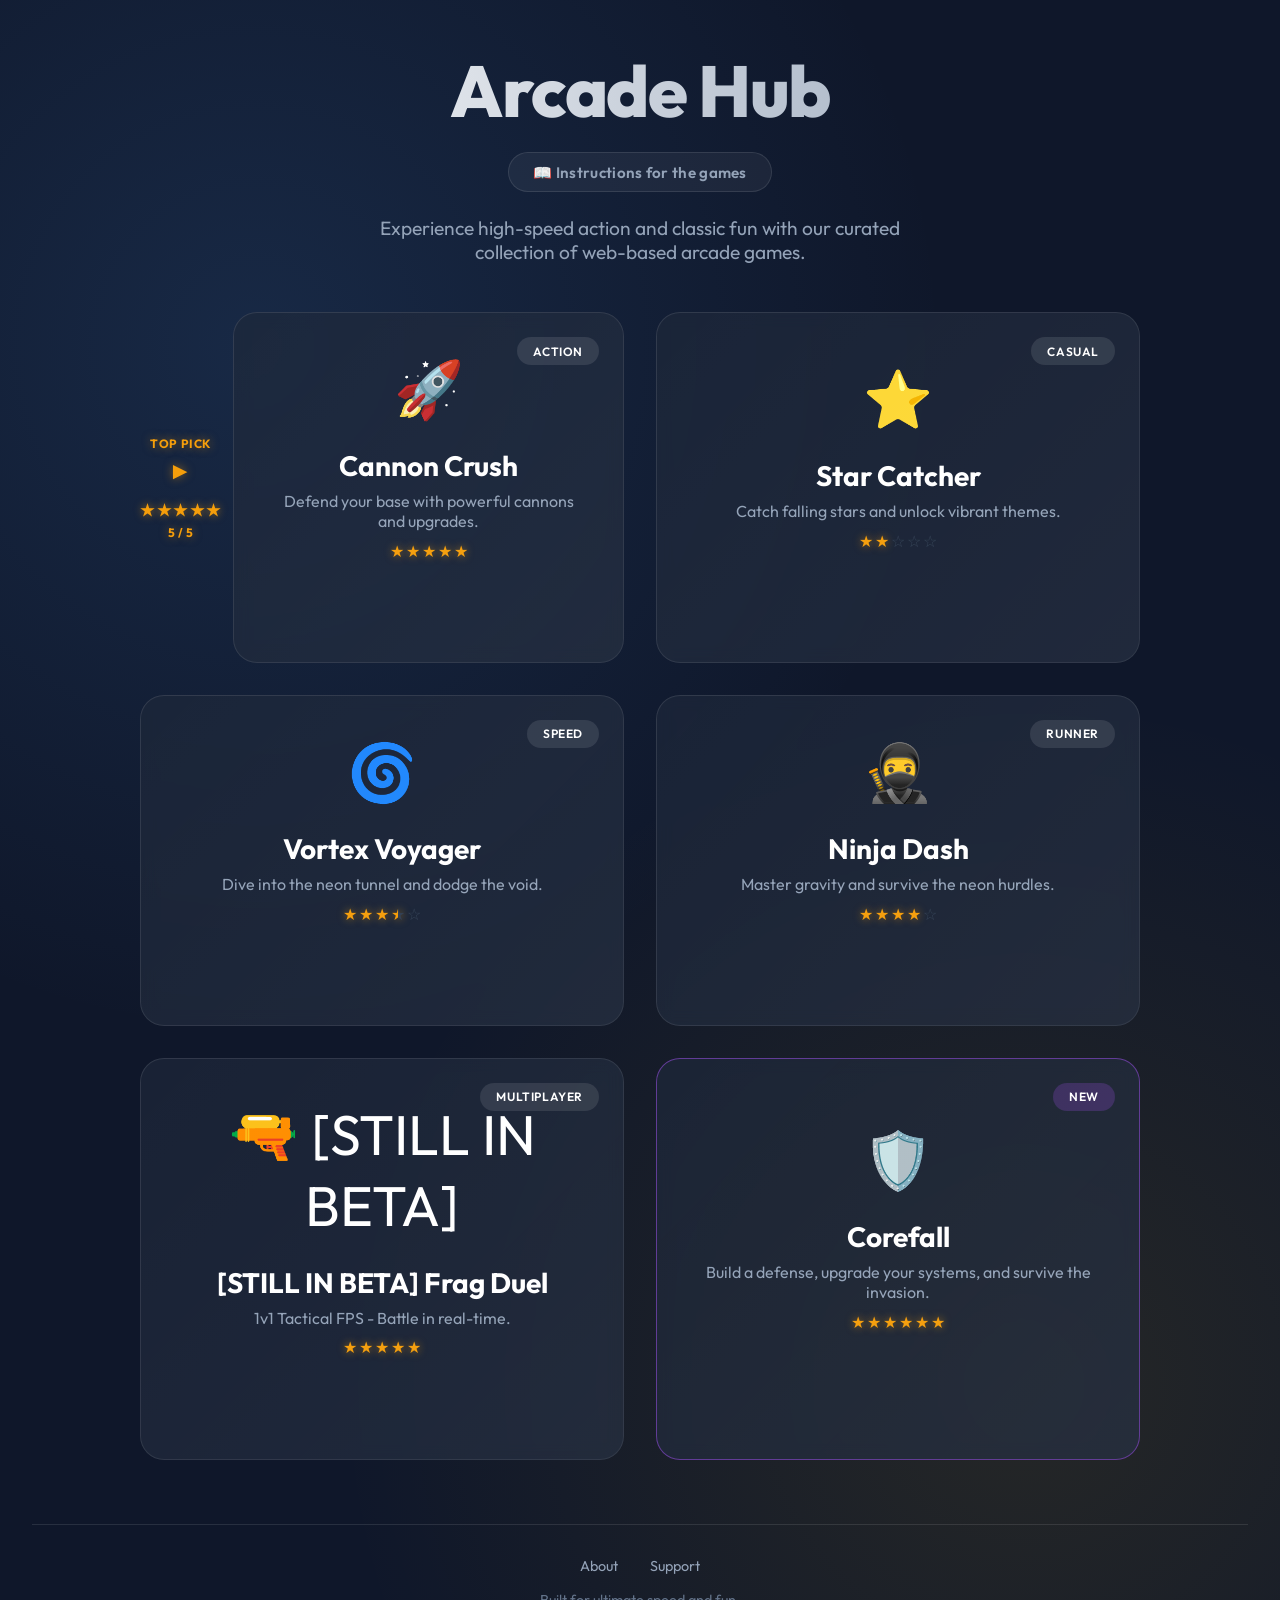
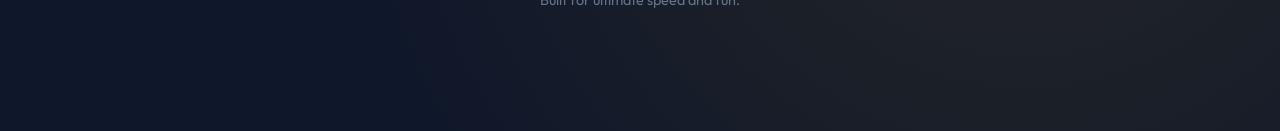
==== commit 4a7fec90: "Add Corefall to the arcade hub" ====
--- a/index.html
+++ b/index.html
@@ -1,173 +1,792 @@
 <!DOCTYPE html>
 <html lang="en">
 <head>
-  <meta charset="UTF-8">
-  <meta name="viewport" content="width=device-width, initial-scale=1.0">
-  <title>Arcade Hub | Premium Web Games</title>
-  <style>
-    @import url('https://fonts.googleapis.com/css2?family=Outfit:wght@300;400;600;800&display=swap');
-    :root {
-      --primary: #4a90e2;
-      --accent: #eab308;
-      --bg: #0f172a;
-      --card-bg: rgba(30, 41, 59, 0.7);
-      --glass: rgba(255, 255, 255, 0.05);
-      --glass-border: rgba(255, 255, 255, 0.1);
-    }
-    * {margin:0;padding:0;box-sizing:border-box;user-select:none;-webkit-user-select:none;}
-    body {
-      font-family:'Outfit',sans-serif; background:var(--bg);
-      background-image:
-        radial-gradient(circle at 20% 20%, rgba(74,144,226,0.15) 0%, transparent 40%),
-        radial-gradient(circle at 80% 80%, rgba(234,179,8,0.1) 0%, transparent 40%);
-      color:#fff; min-height:100vh; display:flex; flex-direction:column; align-items:center; padding:5vh 2rem 10vh;
-    }
-    .container {width:100%; max-width:1000px; text-align:center; z-index:1;}
-    h1 {font-size:clamp(2.5rem,8vw,4.5rem); font-weight:800; margin-bottom:1rem; background:linear-gradient(to right,#fff,#94a3b8); -webkit-background-clip:text; background-clip:text; -webkit-text-fill-color:transparent;}
-    .subtitle {font-size:1.2rem; color:#94a3b8; margin-bottom:3rem; max-width:600px; margin:auto;}
-    .games-grid {display:grid; grid-template-columns:repeat(2,1fr); gap:2rem; width:100%;}
-    .game-card {
-      background:var(--card-bg); backdrop-filter:blur(8px); border:1px solid var(--glass-border);
-      border-radius:24px; padding:2.5rem; color:#fff; text-decoration:none; display:flex; flex-direction:column; align-items:center; justify-content:center; min-height:280px; position:relative; overflow:hidden; transition:all .4s cubic-bezier(.4,0,.2,1);
-    }
-    .game-card:hover {transform:translateY(-8px); border-color:var(--primary); box-shadow:0 20px 40px -10px rgba(74,144,226,0.2);}
-    .game-card .game-icon {font-size:3.5rem; margin-bottom:1.5rem; transition:transform .4s;}
-    .game-card:hover .game-icon {transform:scale(1.1) rotate(5deg);}
-    .game-title {font-size:1.75rem; font-weight:700; margin-bottom:.5rem;}
-    .game-desc {font-size:1rem; color:#94a3b8;}
-    .badge {position:absolute; top:1.5rem; right:1.5rem; background:rgba(255,255,255,0.1); border-radius:100px; padding:0.4rem 1rem; font-size:0.75rem; font-weight:600; text-transform:uppercase;}
-    footer {margin-top:4rem; padding:2rem; text-align:center; color:#64748b; font-size:0.9rem; border-top:1px solid var(--glass-border); width:100%;}
-    .footer-links {display:flex; justify-content:center; gap:2rem; margin-bottom:1rem;}
-    .footer-links a {color:#94a3b8; text-decoration:none; transition:color .2s;}
-    .footer-links a:hover {color:#fff;}
-    .overlay {position:fixed; top:0; left:0; width:100%; height:100%; background:rgba(15,23,42,0.9); backdrop-filter:blur(12px); display:none; align-items:center; justify-content:center; padding:2rem; z-index:100;}
-    .overlay-content {background:var(--card-bg); border:1px solid var(--glass-border); padding:3rem; border-radius:32px; max-width:600px; width:100%; position:relative; box-shadow:0 25px 50px -12px rgba(0,0,0,0.5);}
-    .close-overlay {position:absolute; top:1.5rem; right:1.5rem; background:var(--glass); border:1px solid var(--glass-border); color:#fff; width:40px; height:40px; border-radius:50%; cursor:pointer; display:flex; align-items:center; justify-content:center; font-size:1.2rem; transition:.2s;}
-    .close-overlay:hover {background:rgba(255,255,255,0.1); transform:rotate(90deg);}
-    .button-primary {background:linear-gradient(135deg,#eab308,#f59e0b); color:#0f172a; border:none; padding:0.6rem 1rem; border-radius:12px; font-weight:800; cursor:pointer; box-shadow:0 0 15px rgba(234,179,8,0.3);}
-    .button-secondary {background:rgba(255,255,255,0.1); color:#fff; border:1px solid rgba(255,255,255,0.2); padding:0.5rem 1.2rem; border-radius:100px; font-weight:700; cursor:pointer;}
-    .donation-slider {width:100%;}
-    .donation-value {font-size:1.2rem; margin-top:0.5rem; text-align:center;}
-  </style>
+    <meta charset="UTF-8">
+    <meta name="viewport" content="width=device-width, initial-scale=1.0">
+    <title>Arcade Hub | Premium Web Games</title>
+    <style>
+        @import url('https://fonts.googleapis.com/css2?family=Outfit:wght@300;400;600;800&display=swap');
+
+        :root {
+            --primary: #4a90e2;
+            --accent: #eab308;
+            --bg: #0f172a;
+            --card-bg: rgba(30, 41, 59, 0.7);
+            --glass: rgba(255, 255, 255, 0.05);
+            --glass-border: rgba(255, 255, 255, 0.1);
+        }
+
+        * { margin: 0; padding: 0; box-sizing: border-box; user-select: none; -webkit-user-select: none; }
+
+        body {
+            font-family: 'Outfit', sans-serif;
+            background-color: var(--bg);
+            background-image: 
+                radial-gradient(circle at 20% 20%, rgba(74, 144, 226, 0.15) 0%, transparent 40%),
+                radial-gradient(circle at 80% 80%, rgba(234, 179, 8, 0.1) 0%, transparent 40%);
+            color: white;
+            min-height: 100vh;
+            display: flex;
+            flex-direction: column;
+            align-items: center;
+            justify-content: flex-start;
+            padding: 5vh 2rem 10vh 2rem;
+            overflow-y: scroll;
+            overflow-x: hidden;
+            position: relative;
+        }
+
+        /* Animated Particles Background */
+        .bg-particles {
+            position: fixed;
+            top: 0; left: 0; width: 100%; height: 100%;
+            pointer-events: none;
+            z-index: 0;
+        }
+
+        .particle {
+            position: absolute;
+            background: white;
+            border-radius: 50%;
+            opacity: 0.3;
+            filter: blur(1px);
+            animation: float-around linear infinite;
+        }
+
+        @keyframes float-around {
+            from { transform: translateY(0) rotate(0deg); opacity: 0; }
+            20% { opacity: 0.3; }
+            80% { opacity: 0.3; }
+            to { transform: translateY(-100vh) rotate(360deg); opacity: 0; }
+        }
+
+        .container {
+            width: 100%;
+            max-width: 1000px;
+            text-align: center;
+            z-index: 1;
+        }
+
+        h1 {
+            font-size: clamp(2.5rem, 8vw, 4.5rem);
+            font-weight: 800;
+            margin-bottom: 1rem;
+            background: linear-gradient(to right, #fff, #94a3b8);
+            -webkit-background-clip: text;
+            background-clip: text;
+            -webkit-text-fill-color: transparent;
+            letter-spacing: -0.02em;
+        }
+
+        .subtitle {
+            font-size: 1.2rem;
+            color: #94a3b8;
+            margin-bottom: 3rem;
+            max-width: 600px;
+            margin-inline: auto;
+        }
+
+        /* Mobile Mode Toggle */
+        .controls {
+            margin-bottom: 4rem;
+            display: none; /* Hidden by default, shown via JS on mobile */
+            align-items: center;
+            justify-content: center;
+            gap: 1rem;
+            padding: 1rem 2rem;
+            background: var(--glass);
+            backdrop-filter: blur(12px);
+            border: 1px solid var(--glass-border);
+            border-radius: 100px;
+            width: fit-content;
+            margin-inline: auto;
+            box-shadow: 0 10px 25px -5px rgba(0, 0, 0, 0.3);
+        }
+
+        .toggle-label {
+            font-weight: 600;
+            font-size: 0.9rem;
+            text-transform: uppercase;
+            letter-spacing: 0.05em;
+            color: #cbd5e1;
+        }
+
+        .switch {
+            position: relative;
+            display: inline-block;
+            width: 50px;
+            height: 26px;
+        }
+
+        .switch input { opacity: 0; width: 0; height: 0; }
+
+        .slider {
+            position: absolute;
+            cursor: pointer;
+            top: 0; left: 0; right: 0; bottom: 0;
+            background-color: #334155;
+            transition: .4s;
+            border-radius: 34px;
+        }
+
+        .slider:before {
+            position: absolute;
+            content: "";
+            height: 18px; width: 18px;
+            left: 4px; bottom: 4px;
+            background-color: white;
+            transition: .4s;
+            border-radius: 50%;
+        }
+
+        input:checked + .slider { background-color: var(--primary); }
+        input:checked + .slider:before { transform: translateX(24px); }
+
+        .switch.disabled { opacity: 0.5; pointer-events: none; }
+
+        /* Game Cards */
+        .games-grid {
+            display: grid;
+            grid-template-columns: repeat(auto-fit, minmax(320px, 1fr));
+            gap: 2rem;
+            width: 100%;
+        }
+
+        .game-card {
+            background: var(--card-bg);
+            backdrop-filter: blur(8px);
+            border: 1px solid var(--glass-border);
+            border-radius: 24px;
+            padding: 2.5rem;
+            text-decoration: none;
+            color: white;
+            transition: all 0.4s cubic-bezier(0.4, 0, 0.2, 1);
+            position: relative;
+            overflow: hidden;
+            display: flex;
+            flex-direction: column;
+            align-items: center;
+            justify-content: center;
+            min-height: 280px;
+        }
+
+        .play-hint {
+            margin-top: 1.5rem;
+            padding: 0.6rem 1.5rem;
+            background: var(--primary);
+            border-radius: 100px;
+            font-weight: 600;
+            font-size: 0.9rem;
+            opacity: 0;
+            transform: translateY(10px);
+            transition: all 0.3s ease;
+        }
+
+        .game-card:hover .play-hint {
+            opacity: 1;
+            transform: translateY(0);
+        }
+
+        .game-card.star-catcher .play-hint {
+            background: var(--accent);
+            color: #0f172a;
+        }
+
+        .game-card::before {
+            content: '';
+            position: absolute;
+            top: 0; left: 0; width: 100%; height: 100%;
+            background: linear-gradient(135deg, transparent 0%, rgba(255,255,255,0.03) 100%);
+            transition: opacity 0.4s;
+        }
+
+        .game-card:hover {
+            transform: translateY(-8px);
+            border-color: var(--primary);
+            box-shadow: 0 20px 40px -10px rgba(74, 144, 226, 0.2);
+        }
+
+        .game-card.star-catcher:hover {
+            border-color: var(--accent);
+            box-shadow: 0 20px 40px -10px rgba(234, 179, 8, 0.2);
+        }
+
+        .game-card.vortex-voyager:hover {
+            border-color: #6366f1;
+            box-shadow: 0 20px 40px -10px rgba(99, 102, 241, 0.2);
+        }
+
+        .game-card.ninja-dash:hover {
+            border-color: #fbbf24;
+            box-shadow: 0 20px 40px -10px rgba(251, 191, 36, 0.2);
+        }
+
+        .game-card.frag-duel:hover {
+            border-color: #f43f5e;
+            box-shadow: 0 20px 40px -10px rgba(244, 63, 94, 0.2);
+        }
+
+        .game-icon {
+            font-size: 3.5rem;
+            margin-bottom: 1.5rem;
+            transition: transform 0.4s;
+        }
+
+        .game-card:hover .game-icon {
+            transform: scale(1.1) rotate(5deg);
+        }
+
+        .game-title {
+            font-size: 1.75rem;
+            font-weight: 700;
+            margin-bottom: 0.5rem;
+        }
+
+        .game-desc {
+            font-size: 1rem;
+            color: #94a3b8;
+        }
+
+        .badge {
+            position: absolute;
+            top: 1.5rem; right: 1.5rem;
+            padding: 0.4rem 1rem;
+            background: rgba(255,255,255,0.1);
+            border-radius: 100px;
+            font-size: 0.75rem;
+            font-weight: 600;
+            text-transform: uppercase;
+            letter-spacing: 0.05em;
+        }
+
+        @media (max-width: 640px) {
+            .games-grid { grid-template-columns: 1fr; }
+            h1 { font-size: 3rem; }
+            .container { padding-bottom: 4rem; }
+        }
+
+        footer {
+            margin-top: 4rem;
+            padding: 2rem;
+            text-align: center;
+            color: #64748b;
+            font-size: 0.9rem;
+            border-top: 1px solid var(--glass-border);
+            width: 100%;
+            z-index: 1;
+        }
+
+        .footer-links {
+            display: flex;
+            justify-content: center;
+            gap: 2rem;
+            margin-bottom: 1rem;
+        }
+
+        .footer-links a {
+            color: #94a3b8;
+            text-decoration: none;
+            transition: color 0.2s;
+        }
+
+        .footer-links a:hover {
+            color: white;
+        }
+
+        /* Overlays */
+        .overlay {
+            position: fixed;
+            top: 0; left: 0; width: 100%; height: 100%;
+            background: rgba(15, 23, 42, 0.9);
+            backdrop-filter: blur(12px);
+            z-index: 100;
+            display: none;
+            align-items: center;
+            justify-content: center;
+            padding: 2rem;
+            animation: fadeIn 0.3s ease;
+        }
+
+        .overlay-content {
+            background: var(--card-bg);
+            border: 1px solid var(--glass-border);
+            padding: 3rem;
+            border-radius: 32px;
+            max-width: 600px;
+            width: 100%;
+            position: relative;
+            box-shadow: 0 25px 50px -12px rgba(0, 0, 0, 0.5);
+        }
+
+        .close-overlay {
+            position: absolute;
+            top: 1.5rem; right: 1.5rem;
+            background: var(--glass);
+            border: 1px solid var(--glass-border);
+            color: white;
+            width: 40px; height: 40px;
+            border-radius: 50%;
+            cursor: pointer;
+            display: flex;
+            align-items: center;
+            justify-content: center;
+            font-size: 1.2rem;
+            transition: all 0.2s;
+        }
+
+        .close-overlay:hover {
+            background: rgba(255,255,255,0.1);
+            transform: rotate(90deg);
+        }
+
+        .overlay h2 {
+            margin-bottom: 1.5rem;
+            background: linear-gradient(to right, #fff, var(--primary));
+            -webkit-background-clip: text;
+            background-clip: text;
+            -webkit-text-fill-color: transparent;
+        }
+
+        .overlay p {
+            color: #94a3b8;
+            line-height: 1.6;
+            margin-bottom: 1rem;
+        }
+
+        /* Instructions Button */
+        .instructions-btn {
+            display: inline-flex;
+            align-items: center;
+            gap: 0.5rem;
+            padding: 0.6rem 1.5rem;
+            margin-bottom: 1.5rem;
+            background: var(--glass);
+            border: 1px solid var(--glass-border);
+            border-radius: 100px;
+            color: #94a3b8;
+            font-family: 'Outfit', sans-serif;
+            font-size: 0.95rem;
+            font-weight: 600;
+            cursor: pointer;
+            transition: all 0.25s ease;
+            letter-spacing: 0.02em;
+        }
+        .instructions-btn:hover {
+            background: rgba(255,255,255,0.08);
+            border-color: var(--primary);
+            color: white;
+            transform: translateY(-2px);
+            box-shadow: 0 8px 20px -5px rgba(74, 144, 226, 0.25);
+        }
+
+        /* Instructions Overlay specifics */
+        #instructions-overlay .overlay-content {
+            max-width: 680px;
+            max-height: 85vh;
+            overflow-y: auto;
+            scrollbar-width: thin;
+            scrollbar-color: rgba(255,255,255,0.1) transparent;
+        }
+        .instr-game {
+            margin-bottom: 1.8rem;
+            padding: 1.2rem 1.4rem;
+            background: rgba(255,255,255,0.03);
+            border: 1px solid var(--glass-border);
+            border-radius: 16px;
+        }
+        .instr-game:last-child { margin-bottom: 0; }
+        .instr-game-header {
+            display: flex;
+            align-items: center;
+            gap: 0.7rem;
+            margin-bottom: 0.8rem;
+        }
+        .instr-game-icon { font-size: 1.6rem; }
+        .instr-game-title {
+            font-size: 1.1rem;
+            font-weight: 700;
+            color: white;
+        }
+        .instr-game p {
+            color: #94a3b8;
+            font-size: 0.92rem;
+            line-height: 1.6;
+            margin-bottom: 0.5rem;
+        }
+        .instr-game p:last-child { margin-bottom: 0; }
+        .instr-game strong { color: #cbd5e1; }
+        .instr-section-label {
+            font-size: 0.75rem;
+            text-transform: uppercase;
+            letter-spacing: 0.08em;
+            color: var(--primary);
+            font-weight: 700;
+            margin-bottom: 0.3rem;
+            display: block;
+        }
+
+        /* Star Ratings */
+        .star-rating {
+            display: flex;
+            align-items: center;
+            gap: 2px;
+            margin-top: 0.6rem;
+        }
+        .star-rating .star {
+            font-size: 1rem;
+            color: #334155;
+            transition: color 0.2s;
+        }
+        .star-rating .star.lit {
+            color: #f59e0b;
+            text-shadow: 0 0 8px rgba(245, 158, 11, 0.6);
+        }
+        .star-rating .star.half {
+            background: linear-gradient(to right, #f59e0b 50%, #334155 50%);
+            -webkit-background-clip: text;
+            background-clip: text;
+            -webkit-text-fill-color: transparent;
+            filter: drop-shadow(0 0 4px rgba(245,158,11,0.5));
+        }
+
+        /* Arrow + rating wrapper next to Cannon Crush card */
+        .card-with-label {
+            display: flex;
+            align-items: center;
+            gap: 0.75rem;
+        }
+        .card-side-label {
+            display: flex;
+            flex-direction: column;
+            align-items: center;
+            gap: 0.3rem;
+            color: #f59e0b;
+            font-size: 0.75rem;
+            font-weight: 700;
+            text-transform: uppercase;
+            letter-spacing: 0.05em;
+            flex-shrink: 0;
+            text-shadow: 0 0 10px rgba(245,158,11,0.5);
+        }
+        .card-side-label .arrow {
+            font-size: 1.5rem;
+            animation: bounce-right 1.2s ease-in-out infinite;
+        }
+        @keyframes bounce-right {
+            0%, 100% { transform: translateX(0); }
+            50% { transform: translateX(5px); }
+        }
+
+        @keyframes fadeIn {
+            from { opacity: 0; transform: scale(0.95); }
+            to { opacity: 1; transform: scale(1); }
+        }
+    </style>
 </head>
 <body>
-  <header style="width:100%;max-width:1200px;display:flex;justify-content:space-between;align-items:center;padding:1rem 2rem;margin-bottom:2rem;background:rgba(30,41,59,0.7);backdrop-filter:blur(12px);border-radius:100px;border:1px solid rgba(255,255,255,0.1);z-index:10;">
-    <div style="display:flex;align-items:center;gap:0.8rem;">
-      <span style="font-size:1.5rem;">🎮</span>
-      <span style="font-weight:800;font-size:1.2rem;background:linear-gradient(to right,#00f2fe,#4facfe);-webkit-background-clip:text;-webkit-text-fill-color:transparent;">Arcade Portal</span>
+    <div class="container">
+        <h1>Arcade Hub</h1>
+        <button class="instructions-btn" id="instructions-btn">📖 Instructions for the games</button>
+        <p class="subtitle">Experience high-speed action and classic fun with our curated collection of web-based arcade games.</p>
+
+        <div class="controls-wrapper">
+            <div class="controls" id="controls-panel">
+                <span class="toggle-label">Desktop</span>
+                <label class="switch" id="toggle-switch">
+                    <input type="checkbox" id="mobile-toggle">
+                    <span class="slider"></span>
+                </label>
+                <span class="toggle-label">Mobile Mode</span>
+            </div>
+        </div>
+
+        <div class="games-grid">
+            <div class="card-with-label">
+                <div class="card-side-label">
+                    <span>Top Pick</span>
+                    <span class="arrow">&#9658;</span>
+                    <div class="star-rating">
+                        <span class="star lit">&#9733;</span>
+                        <span class="star lit">&#9733;</span>
+                        <span class="star lit">&#9733;</span>
+                        <span class="star lit">&#9733;</span>
+                        <span class="star lit">&#9733;</span>
+                    </div>
+                    <span>5 / 5</span>
+                </div>
+                <a href="cannon-crush/" class="game-card" style="flex:1;">
+                    <div class="badge">Action</div>
+                    <div class="game-icon">🚀</div>
+                    <div class="game-title">Cannon Crush</div>
+                    <p class="game-desc">Defend your base with powerful cannons and upgrades.</p>
+                    <div class="star-rating" style="justify-content:center;">
+                        <span class="star lit">&#9733;</span>
+                        <span class="star lit">&#9733;</span>
+                        <span class="star lit">&#9733;</span>
+                        <span class="star lit">&#9733;</span>
+                        <span class="star lit">&#9733;</span>
+                    </div>
+                    <div class="play-hint">Play Now</div>
+                </a>
+            </div>
+
+            <a href="star-catcher/" class="game-card star-catcher">
+                <div class="badge">Casual</div>
+                <div class="game-icon">⭐</div>
+                <div class="game-title">Star Catcher</div>
+                <p class="game-desc">Catch falling stars and unlock vibrant themes.</p>
+                <div class="star-rating" style="justify-content:center;">
+                    <span class="star lit">&#9733;</span>
+                    <span class="star lit">&#9733;</span>
+                    <span class="star">&#9734;</span>
+                    <span class="star">&#9734;</span>
+                    <span class="star">&#9734;</span>
+                </div>
+                <div class="play-hint">Play Now</div>
+            </a>
+
+            <a href="vortex-voyager/" class="game-card vortex-voyager">
+                <div class="badge">Speed</div>
+                <div class="game-icon">🌀</div>
+                <div class="game-title">Vortex Voyager</div>
+                <p class="game-desc">Dive into the neon tunnel and dodge the void.</p>
+                <div class="star-rating" style="justify-content:center;">
+                    <span class="star lit">&#9733;</span>
+                    <span class="star lit">&#9733;</span>
+                    <span class="star lit">&#9733;</span>
+                    <span class="star half">&#9733;</span>
+                    <span class="star">&#9734;</span>
+                </div>
+                <div class="play-hint">Play Now</div>
+            </a>
+
+            <a href="gravity-flip/" class="game-card ninja-dash">
+                <div class="badge">Runner</div>
+                <div class="game-icon">🥷</div>
+                <div class="game-title">Ninja Dash</div>
+                <p class="game-desc">Master gravity and survive the neon hurdles.</p>
+                <div class="star-rating" style="justify-content:center;">
+                    <span class="star lit">&#9733;</span>
+                    <span class="star lit">&#9733;</span>
+                    <span class="star lit">&#9733;</span>
+                    <span class="star lit">&#9733;</span>
+                    <span class="star">&#9734;</span>
+                </div>
+                <div class="play-hint">Play Now</div>
+            </a>
+
+            <a href="frag-duel/" class="game-card frag-duel">
+                <div class="badge">Multiplayer</div>
+                <div class="game-icon">🔫 [STILL IN BETA]</div>
+                <div class="game-title">[STILL IN BETA] Frag Duel</div>
+                <p class="game-desc">1v1 Tactical FPS - Battle in real-time.</p>
+                <div class="star-rating" style="justify-content:center;">
+                    <span class="star lit">&#9733;</span>
+                    <span class="star lit">&#9733;</span>
+                    <span class="star lit">&#9733;</span>
+                    <span class="star lit">&#9733;</span>
+                    <span class="star lit">&#9733;</span>
+                </div>
+                <div class="play-hint">Play Now</div>
+            </a>
+
+            <a href="corefall/" class="game-card" style="border-color:rgba(168,85,247,.5);">
+                <div class="badge" style="background:rgba(168,85,247,.22);">NEW</div>
+                <div class="game-icon">🛡️</div>
+                <div class="game-title">Corefall</div>
+                <p class="game-desc">Build a defense, upgrade your systems, and survive the invasion.</p>
+                <div class="star-rating" style="justify-content:center;">
+                    <span class="star lit">&#9733;</span><span class="star lit">&#9733;</span><span class="star lit">&#9733;</span><span class="star lit">&#9733;</span><span class="star lit">&#9733;</span><span class="star lit">&#9733;</span>
+                </div>
+                <div class="play-hint" style="background:#a855f7;">Play Now · 6 / 5</div>
+            </a>
+        </div>
     </div>
-    <div style="display:flex;align-items:center;gap:0.8rem;">
-      <div id="account-status" style="display:flex;align-items:center;gap:0.5rem;background:rgba(255,255,255,0.05);padding:0.4rem 1rem;border-radius:100px;border:1px solid rgba(255,255,255,0.1);">
-        <span id="user-badge" style="background:#3b82f6;color:white;padding:0.2rem 0.6rem;border-radius:100px;font-size:0.75rem;font-weight:700;text-transform:uppercase;">FREE USER</span>
-        <span id="user-name" style="font-size:0.9rem;color:#94a3b8;">Guest</span>
-      </div>
-      <button id="signin-btn" class="button-secondary">Sign In</button>
-      <button id="signup-btn" class="button-primary">Create Account</button>
+
+    <footer>
+        <div class="footer-links">
+            <a href="#" id="about-link">About</a>
+            <a href="#" id="support-link">Support</a>
+        </div>
+        <p>Built for ultimate speed and fun.</p>
+    </footer>
+
+    <!-- Instructions Overlay -->
+    <div id="instructions-overlay" class="overlay">
+        <div class="overlay-content">
+            <button class="close-overlay" id="close-instructions">&times;</button>
+            <h2>📖 How to Play</h2>
+
+            <div class="instr-game">
+                <div class="instr-game-header">
+                    <span class="instr-game-icon">🚀</span>
+                    <span class="instr-game-title">Cannon Crush</span>
+                </div>
+                <span class="instr-section-label">Goal</span>
+                <p>Defend your base by shooting enemy balls before they reach you. Clear all the balls in each level to advance, and defeat boss rounds every 5 levels.</p>
+                <span class="instr-section-label">Controls</span>
+                <p><strong>Move:</strong> Arrow keys or A / D &nbsp;|&nbsp; <strong>Shoot:</strong> Hold W, ↑, or Space (auto-fires while held). On mobile, drag the slider to move and tap the fire button to shoot.</p>
+                <span class="instr-section-label">How it works</span>
+                <p>Balls fly in from either side. Each ball has HP shown on it — shoot it enough times to destroy it. Spend coins earned from kills on upgrades like damage, fire rate, multi-shot, piercing bullets, and more. Boss rounds spawn a giant enemy that slams down at you and sends minion balls!</p>
+            </div>
+
+            <div class="instr-game">
+                <div class="instr-game-header">
+                    <span class="instr-game-icon">⭐</span>
+                    <span class="instr-game-title">Star Catcher</span>
+                </div>
+                <span class="instr-section-label">Goal</span>
+                <p>Move your paddle to catch falling stars and score points. Avoid bombs — they cost you a life. You start with 3 lives.</p>
+                <span class="instr-section-label">Controls</span>
+                <p><strong>Move:</strong> Arrow keys or A / D. On mobile, drag the slider at the bottom of the game area.</p>
+                <span class="instr-section-label">How it works</span>
+                <p>Stars and bombs fall from the top of the screen, speeding up over time. Every 25 stars that fall, a <strong>powerup</strong> drops. Powerups include: ❤ extra life, ✨ Star Rush (more stars), 🧯 Calm (fewer bombs), 🛡 Shield (deflects up to 3 bombs), and ↔ Wide (wider paddle). Catching stars also builds your total star count, which unlocks new paddle colors in the main menu.</p>
+            </div>
+
+            <div class="instr-game">
+                <div class="instr-game-header">
+                    <span class="instr-game-icon">🌀</span>
+                    <span class="instr-game-title">Vortex Voyager</span>
+                </div>
+                <span class="instr-section-label">Goal</span>
+                <p>Survive as long as possible while plummeting down a procedurally generated neon tunnel. Dodge the red wall segments — touching one ends your run.</p>
+                <span class="instr-section-label">Controls</span>
+                <p><strong>Rotate the tunnel:</strong> Click and drag left/right, press ← / → arrow keys, or touch and swipe. Your ship stays fixed at the bottom center — you rotate the world instead.</p>
+                <span class="instr-section-label">How it works</span>
+                <p>The tunnel rings scroll toward you continuously, getting faster as your distance increases. Obstacle rings have red jagged wall segments that block part of the ring's opening — rotate so the gap lines up with your ship's position (bottom center). Your score increases for every ring you pass through.</p>
+            </div>
+
+            <div class="instr-game">
+                <div class="instr-game-header">
+                    <span class="instr-game-icon">🥷</span>
+                    <span class="instr-game-title">Ninja Dash</span>
+                </div>
+                <span class="instr-section-label">Goal</span>
+                <p>Run as far as possible. The ninja runs automatically — your only job is to flip gravity to dodge spikes. Get a new personal best distance to set a record shown on the side bar.</p>
+                <span class="instr-section-label">Controls</span>
+                <p><strong>Flip gravity:</strong> Tap / click anywhere, or press Space. Every flip instantly teleports the ninja to the opposite wall (top or bottom).</p>
+                <span class="instr-section-label">How it works</span>
+                <p>Spikes are attached to either the top or bottom wall. The ninja's running speed increases over time, making spikes come faster and giving you less reaction time. There's no health — one spike hit and it's over. Your distance is tracked in meters and saved as your personal best.</p>
+
+            <div class="instr-game">
+                <div class="instr-game-header"><span class="instr-game-icon">🛡️</span><span class="instr-game-title">Corefall</span></div>
+                <span class="instr-section-label">Goal</span>
+                <p>Defend the Core against invading ships, choose upgrades, build side systems, and clear sectors.</p>
+                <span class="instr-section-label">Controls</span>
+                <p><strong>Auto-fire:</strong> the cannon targets automatically. <strong>Manual aim:</strong> hold click or touch and drag.</p>
+            </div>
+            <div class="instr-game">
+                <div class="instr-game-header">
+                    <span class="instr-game-icon">🔫</span>
+                    <span class="instr-game-title">Frag Duel (1v1 Multiplayer)</span>
+                </div>
+                <span class="instr-section-label">Goal</span>
+                <p>Frag your opponent to win the duel. This is a real-time multiplayer game using Peer-to-Peer technology.</p>
+                <span class="instr-section-label">Controls</span>
+                <p><strong>Move:</strong> WASD &nbsp;|&nbsp; <strong>Jump:</strong> Space &nbsp;|&nbsp; <strong>Aim/Shoot:</strong> Mouse (Click to shoot) &nbsp;|&nbsp; <strong>Lock Mouse:</strong> Click anywhere during play.</p>
+                <span class="instr-section-label">How to Connect</span>
+                <p><strong>Quick Match:</strong> Click "Quick Match" to be automatically paired with the next available player. <br><strong>Private Duel:</strong> One player shares their ID, and the other pastes it into the "Join" box to connect.</p>
+            </div>
+        </div>
     </div>
-  </header>
-  <div style="display:flex;flex-direction:row;justify-content:center;align-items:flex-start;gap:1.5rem;width:100%;max-width:1400px;position:relative;">
-    <div id="left-ad-col" style="display:flex;flex-direction:column;align-items:center;gap:0.8rem;position:sticky;top:20px;">
-      <button class="button-primary go-premium-btn">✨ GO PREMIUM</button>
-      <aside class="ad-banner" style="width:160px;height:550px;background:rgba(15,23,42,0.8);border:1px dashed rgba(0,242,254,0.4);border-radius:16px;display:flex;flex-direction:column;align-items:center;justify-content:center;padding:1rem;text-align:center;gap:1rem;box-shadow:0 0 15px rgba(0,242,254,0.15);">
-        <span style="font-size:0.7rem;color:#64748b;text-transform:uppercase;letter-spacing:0.1em;">ADVERTISEMENT</span>
-        <div style="font-size:2rem;">⚡</div>
-        <p style="font-size:0.85rem;font-weight:700;color:#00f2fe;">NEON ENERGY DRINK</p>
-        <p style="font-size:0.75rem;color:#94a3b8;">Power up your gaming sessions with 0g sugar!</p>
-        <button style="margin-top:auto;background:#00f2fe;color:#0f172a;border:none;padding:0.4rem 0.8rem;border-radius:8px;font-weight:700;font-size:0.75rem;cursor:pointer;">GET 20% OFF</button>
-      </aside>
+
+    <div id="about-overlay" class="overlay">
+        <div class="overlay-content">
+            <button class="close-overlay">&times;</button>
+            <p>A game made with ai for funzies</p>
+        </div>
     </div>
-    <div class="container">
-      <h1>Arcade Hub</h1>
-      <button class="button-secondary" id="instructions-btn">📖 Instructions for the games</button>
-      <p class="subtitle">Experience high-speed action and classic fun with our curated collection of web‑based arcade games.</p>
-      <div class="games-grid">
-        <a href="cannon-crush/" class="game-card">
-          <div class="badge">Action</div>
-          <div class="game-icon">🚀</div>
-          <div class="game-title">Cannon Crush</div>
-          <p class="game-desc">Defend your base with powerful cannons and upgrades.</p>
-        </a>
-        <a href="star-catcher/" class="game-card star-catcher">
-          <div class="badge">Casual</div>
-          <div class="game-icon">⭐</div>
-          <div class="game-title">Star Catcher</div>
-          <p class="game-desc">Catch falling stars and unlock vibrant themes.</p>
-        </a>
-        <a href="vortex-voyager/" class="game-card vortex-voyager">
-          <div class="badge">Speed</div>
-          <div class="game-icon">🌀</div>
-          <div class="game-title">Vortex Voyager</div>
-          <p class="game-desc">Dive into the neon tunnel and dodge the void.</p>
-        </a>
-        <a href="gravity-flip/" class="game-card ninja-dash">
-          <div class="badge">Runner</div>
-          <div class="game-icon">🥷</div>
-          <div class="game-title">Ninja Dash</div>
-          <p class="game-desc">Master gravity and survive the neon hurdles.</p>
-        </a>
-        <a href="frag-duel/" class="game-card frag-duel">
-          <div class="badge">Multiplayer</div>
-          <div class="game-icon">🔫 [STILL IN BETA]</div>
-          <div class="game-title">[BETA] Frag Duel</div>
-          <p class="game-desc">1v1 Tactical FPS - Battle in real‑time.</p>
-        </a>
-      </div>
+
+    <div id="support-overlay" class="overlay">
+        <div class="overlay-content">
+            <button class="close-overlay">&times;</button>
+            <h2>Support</h2>
+            <p>Need help or found a bug? We're here to assist you.</p>
+            <p>Contact our team at <a href="mailto:ejfunnysocks@gmail.com" style="color: var(--primary); text-decoration: none;">ejfunnysocks@gmail.com</a> and we'll get back to you as soon as possible.</p>
+        </div>
     </div>
-    <div id="right-ad-col" style="display:flex;flex-direction:column;align-items:center;gap:0.8rem;position:sticky;top:20px;">
-      <button class="button-primary go-premium-btn">✨ GO PREMIUM</button>
-      <aside class="ad-banner" style="width:160px;height:550px;background:rgba(15,23,42,0.8);border:1px dashed rgba(244,63,94,0.4);border-radius:16px;display:flex;flex-direction:column;align-items:center;justify-content:center;padding:1rem;text-align:center;gap:1rem;box-shadow:0 0 15px rgba(244,63,94,0.15);">
-        <span style="font-size:0.7rem;color:#64748b;text-transform:uppercase;letter-spacing:0.1em;">ADVERTISEMENT</span>
-        <div style="font-size:2rem;">🎮</div>
-        <p style="font-size:0.85rem;font-weight:700;color:#f43f5e;">CYBER PRO CONTROLLER</p>
-        <p style="font-size:0.75rem;color:#94a3b8;">Zero latency, RGB lighting, ultra‑responsive trigger buttons!</p>
-        <button style="margin-top:auto;background:#f43f5e;color:#fff;border:none;padding:0.4rem 0.8rem;border-radius:8px;font-weight:700;font-size:0.75rem;cursor:pointer;">SHOP NOW</button>
-      </aside>
-    </div>
-  </div>
-  <footer>
-    <div class="footer-links">
-      <a href="#" id="bug-report-link">Bug Report</a>
-      <a href="#" id="support-me-link">Support me</a>
-    </div>
-    <p>Built for ultimate speed and fun.</p>
-  </footer>
-  <div id="bug-report-overlay" class="overlay">
-    <div class="overlay-content">
-      <button class="close-overlay" id="close-bug-report">&times;</button>
-      <h2>🐞 Bug Report</h2>
-      <p>For errors and bug reports email me at <strong>ejfunnysocks@gmail.com</strong></p>
-    </div>
-  </div>
-  <div id="support-overlay" class="overlay">
-    <div class="overlay-content">
-      <button class="close-overlay" id="close-support">&times;</button>
-      <h2>💖 Support Me</h2>
-      <p>Choose an amount to donate (USD):</p>
-      <input type="range" id="donation-slider" class="donation-slider" min="1" max="200" value="1">
-      <div class="donation-value" id="donation-value">$1</div>
-      <button class="button-primary" id="donate-btn">Donate</button>
-    </div>
-  </div>
-  <script>
-    // Footer link actions
-    document.getElementById('bug-report-link').addEventListener('click', e=>{e.preventDefault();document.getElementById('bug-report-overlay').style.display='flex';});
-    document.getElementById('support-me-link').addEventListener('click', e=>{e.preventDefault();document.getElementById('support-overlay').style.display='flex';});
-    document.getElementById('close-bug-report').addEventListener('click',()=>{document.getElementById('bug-report-overlay').style.display='none';});
-    document.getElementById('close-support').addEventListener('click',()=>{document.getElementById('support-overlay').style.display='none';});
-    // Smart donation slider logic
-    const slider = document.getElementById('donation-slider');
-    const valueDisplay = document.getElementById('donation-value');
-    slider.addEventListener('input', ()=>{
-      let val = parseInt(slider.value);
-      if (val <= 5) { slider.step = 1; }
-      else if (val <= 100) { slider.step = 5; }
-      else { slider.step = 100; }
-      valueDisplay.textContent = `$${val}`;
-    });
-    slider.dispatchEvent(new Event('input'));
-    // Hide mobile controls for Cannon Crush (placeholder)
-    const mobileToggle = document.getElementById('mobile-toggle');
-    if (mobileToggle) mobileToggle.parentElement.style.display='none';
-  </script>
+
+    <div class="bg-particles" id="particles"></div>
+
+    <script>
+        const mobileToggle = document.getElementById('mobile-toggle');
+        const controlsPanel = document.getElementById('controls-panel');
+
+        // Restore saved mobile mode state
+        if (localStorage.getItem('globalMobileMode') === 'true') {
+            mobileToggle.checked = true;
+        }
+
+        // Show the mobile mode panel only when an actual touch is detected
+        let touchRevealDone = false;
+        window.addEventListener('touchstart', function revealMobileBtn() {
+            if (touchRevealDone) return;
+            touchRevealDone = true;
+            controlsPanel.style.display = 'flex';
+            // If no preference saved yet, default to enabled on touch devices
+            if (localStorage.getItem('globalMobileMode') === null) {
+                mobileToggle.checked = true;
+                localStorage.setItem('globalMobileMode', 'true');
+            }
+        }, { passive: true });
+
+        mobileToggle.addEventListener('change', () => {
+            localStorage.setItem('globalMobileMode', mobileToggle.checked);
+        });
+
+        mobileToggle.addEventListener('click', () => {
+            localStorage.setItem('globalMobileMode', mobileToggle.checked);
+        });
+
+        // Background Particles Generator
+        const particlesContainer = document.getElementById('particles');
+        const particleCount = 20;
+
+        for (let i = 0; i < particleCount; i++) {
+            const particle = document.createElement('div');
+            particle.className = 'particle';
+            
+            const size = Math.random() * 4 + 2 + 'px';
+            particle.style.width = size;
+            particle.style.height = size;
+            
+            particle.style.left = Math.random() * 100 + 'vw';
+            particle.style.top = Math.random() * 100 + 'vh';
+            
+            const duration = Math.random() * 10 + 10 + 's';
+            const delay = Math.random() * -20 + 's';
+            particle.style.animationDuration = duration;
+            particle.style.animationDelay = delay;
+            
+            particlesContainer.appendChild(particle);
+        }
+
+        // Overlay Logic
+        const aboutLink = document.getElementById('about-link');
+        const supportLink = document.getElementById('support-link');
+        const aboutOverlay = document.getElementById('about-overlay');
+        const supportOverlay = document.getElementById('support-overlay');
+
+        function openOverlay(overlay) {
+            overlay.style.display = 'flex';
+        }
+
+        function closeOverlays() {
+            document.querySelectorAll('.overlay').forEach(o => o.style.display = 'none');
+        }
+
+        aboutLink.addEventListener('click', (e) => { e.preventDefault(); openOverlay(aboutOverlay); });
+        supportLink.addEventListener('click', (e) => { e.preventDefault(); openOverlay(supportOverlay); });
+        document.getElementById('instructions-btn').addEventListener('click', () => openOverlay(document.getElementById('instructions-overlay')));
+        document.getElementById('close-instructions').addEventListener('click', closeOverlays);
+
+        document.querySelectorAll('.close-overlay').forEach(btn => {
+            btn.addEventListener('click', closeOverlays);
+        });
+
+        window.addEventListener('click', (e) => {
+            if (e.target.classList.contains('overlay')) closeOverlays();
+        });
+    </script>
 </body>
 </html>
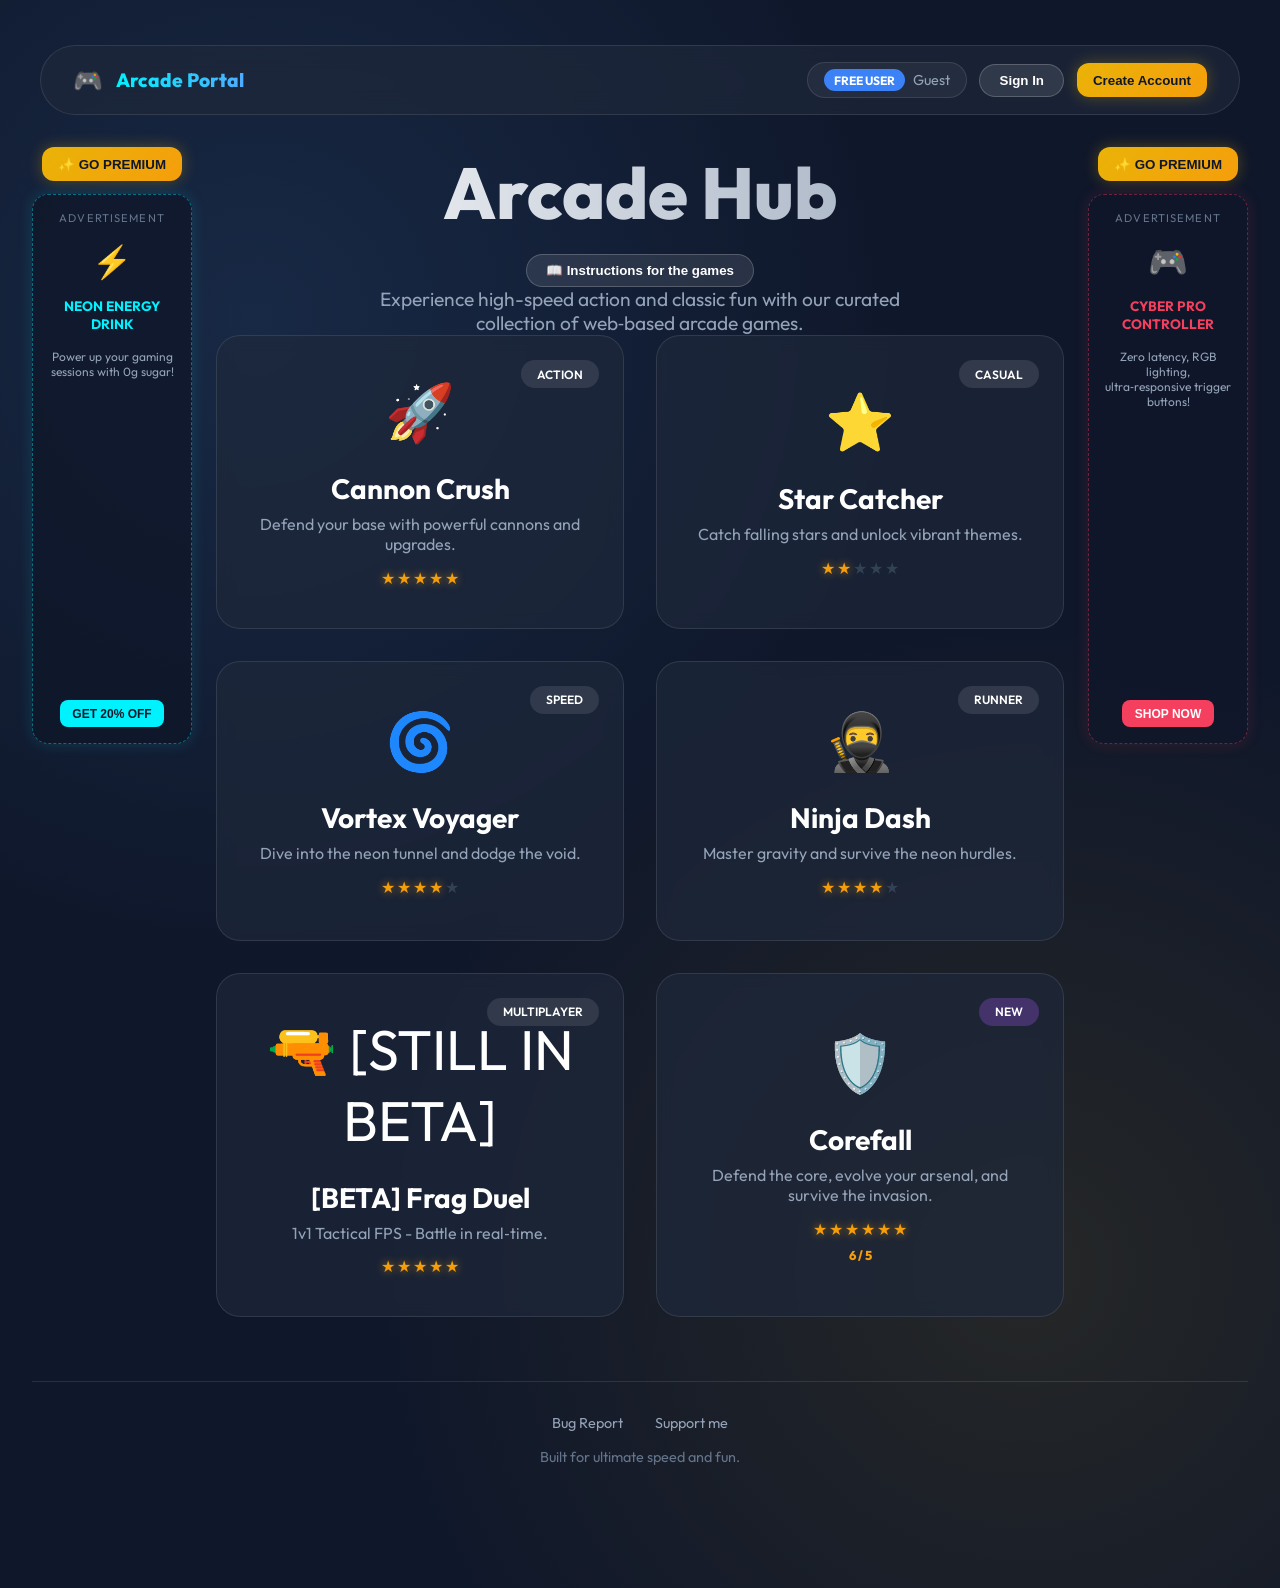
==== commit fdac8778: "Add Corefall launcher with six-star rating" ====
--- a/index.html
+++ b/index.html
@@ -1,792 +1,196 @@
 <!DOCTYPE html>
 <html lang="en">
 <head>
-    <meta charset="UTF-8">
-    <meta name="viewport" content="width=device-width, initial-scale=1.0">
-    <title>Arcade Hub | Premium Web Games</title>
-    <style>
-        @import url('https://fonts.googleapis.com/css2?family=Outfit:wght@300;400;600;800&display=swap');
+  <meta charset="UTF-8">
+  <meta name="viewport" content="width=device-width, initial-scale=1.0">
+  <title>Arcade Hub | Premium Web Games</title>
+  <style>
+    @import url('https://fonts.googleapis.com/css2?family=Outfit:wght@300;400;600;800&display=swap');
+    :root {
+      --primary: #4a90e2;
+      --accent: #eab308;
+      --bg: #0f172a;
+      --card-bg: rgba(30, 41, 59, 0.7);
+      --glass: rgba(255, 255, 255, 0.05);
+      --glass-border: rgba(255, 255, 255, 0.1);
+    }
+    * {margin:0;padding:0;box-sizing:border-box;user-select:none;-webkit-user-select:none;}
+    body {
+      font-family:'Outfit',sans-serif; background:var(--bg);
+      background-image:
+        radial-gradient(circle at 20% 20%, rgba(74,144,226,0.15) 0%, transparent 40%),
+        radial-gradient(circle at 80% 80%, rgba(234,179,8,0.1) 0%, transparent 40%);
+      color:#fff; min-height:100vh; display:flex; flex-direction:column; align-items:center; padding:5vh 2rem 10vh;
+    }
+    .container {width:100%; max-width:1000px; text-align:center; z-index:1;}
+    h1 {font-size:clamp(2.5rem,8vw,4.5rem); font-weight:800; margin-bottom:1rem; background:linear-gradient(to right,#fff,#94a3b8); -webkit-background-clip:text; background-clip:text; -webkit-text-fill-color:transparent;}
+    .subtitle {font-size:1.2rem; color:#94a3b8; margin-bottom:3rem; max-width:600px; margin:auto;}
+    .games-grid {display:grid; grid-template-columns:repeat(2,1fr); gap:2rem; width:100%;}
+    .game-card {
+      background:var(--card-bg); backdrop-filter:blur(8px); border:1px solid var(--glass-border);
+      border-radius:24px; padding:2.5rem; color:#fff; text-decoration:none; display:flex; flex-direction:column; align-items:center; justify-content:center; min-height:280px; position:relative; overflow:hidden; transition:all .4s cubic-bezier(.4,0,.2,1);
+    }
+    .game-card:hover {transform:translateY(-8px); border-color:var(--primary); box-shadow:0 20px 40px -10px rgba(74,144,226,0.2);}
+    .game-card .game-icon {font-size:3.5rem; margin-bottom:1.5rem; transition:transform .4s;}
+    .game-card:hover .game-icon {transform:scale(1.1) rotate(5deg);}
+    .game-title {font-size:1.75rem; font-weight:700; margin-bottom:.5rem;}
+    .game-desc {font-size:1rem; color:#94a3b8;}
+    .badge {position:absolute; top:1.5rem; right:1.5rem; background:rgba(255,255,255,0.1); border-radius:100px; padding:0.4rem 1rem; font-size:0.75rem; font-weight:600; text-transform:uppercase;}
+    footer {margin-top:4rem; padding:2rem; text-align:center; color:#64748b; font-size:0.9rem; border-top:1px solid var(--glass-border); width:100%;}
+    .footer-links {display:flex; justify-content:center; gap:2rem; margin-bottom:1rem;}
+    .footer-links a {color:#94a3b8; text-decoration:none; transition:color .2s;}
+    .footer-links a:hover {color:#fff;}
+    .overlay {position:fixed; top:0; left:0; width:100%; height:100%; background:rgba(15,23,42,0.9); backdrop-filter:blur(12px); display:none; align-items:center; justify-content:center; padding:2rem; z-index:100;}
+    .overlay-content {background:var(--card-bg); border:1px solid var(--glass-border); padding:3rem; border-radius:32px; max-width:600px; width:100%; position:relative; box-shadow:0 25px 50px -12px rgba(0,0,0,0.5);}
+    .close-overlay {position:absolute; top:1.5rem; right:1.5rem; background:var(--glass); border:1px solid var(--glass-border); color:#fff; width:40px; height:40px; border-radius:50%; cursor:pointer; display:flex; align-items:center; justify-content:center; font-size:1.2rem; transition:.2s;}
+    .close-overlay:hover {background:rgba(255,255,255,0.1); transform:rotate(90deg);}
+    .button-primary {background:linear-gradient(135deg,#eab308,#f59e0b); color:#0f172a; border:none; padding:0.6rem 1rem; border-radius:12px; font-weight:800; cursor:pointer; box-shadow:0 0 15px rgba(234,179,8,0.3);}
+    .button-secondary {background:rgba(255,255,255,0.1); color:#fff; border:1px solid rgba(255,255,255,0.2); padding:0.5rem 1.2rem; border-radius:100px; font-weight:700; cursor:pointer;}
+    .donation-slider {width:100%;}
+    .donation-value {font-size:1.2rem; margin-top:0.5rem; text-align:center;}
 
-        :root {
-            --primary: #4a90e2;
-            --accent: #eab308;
-            --bg: #0f172a;
-            --card-bg: rgba(30, 41, 59, 0.7);
-            --glass: rgba(255, 255, 255, 0.05);
-            --glass-border: rgba(255, 255, 255, 0.1);
-        }
-
-        * { margin: 0; padding: 0; box-sizing: border-box; user-select: none; -webkit-user-select: none; }
-
-        body {
-            font-family: 'Outfit', sans-serif;
-            background-color: var(--bg);
-            background-image: 
-                radial-gradient(circle at 20% 20%, rgba(74, 144, 226, 0.15) 0%, transparent 40%),
-                radial-gradient(circle at 80% 80%, rgba(234, 179, 8, 0.1) 0%, transparent 40%);
-            color: white;
-            min-height: 100vh;
-            display: flex;
-            flex-direction: column;
-            align-items: center;
-            justify-content: flex-start;
-            padding: 5vh 2rem 10vh 2rem;
-            overflow-y: scroll;
-            overflow-x: hidden;
-            position: relative;
-        }
-
-        /* Animated Particles Background */
-        .bg-particles {
-            position: fixed;
-            top: 0; left: 0; width: 100%; height: 100%;
-            pointer-events: none;
-            z-index: 0;
-        }
-
-        .particle {
-            position: absolute;
-            background: white;
-            border-radius: 50%;
-            opacity: 0.3;
-            filter: blur(1px);
-            animation: float-around linear infinite;
-        }
-
-        @keyframes float-around {
-            from { transform: translateY(0) rotate(0deg); opacity: 0; }
-            20% { opacity: 0.3; }
-            80% { opacity: 0.3; }
-            to { transform: translateY(-100vh) rotate(360deg); opacity: 0; }
-        }
-
-        .container {
-            width: 100%;
-            max-width: 1000px;
-            text-align: center;
-            z-index: 1;
-        }
-
-        h1 {
-            font-size: clamp(2.5rem, 8vw, 4.5rem);
-            font-weight: 800;
-            margin-bottom: 1rem;
-            background: linear-gradient(to right, #fff, #94a3b8);
-            -webkit-background-clip: text;
-            background-clip: text;
-            -webkit-text-fill-color: transparent;
-            letter-spacing: -0.02em;
-        }
-
-        .subtitle {
-            font-size: 1.2rem;
-            color: #94a3b8;
-            margin-bottom: 3rem;
-            max-width: 600px;
-            margin-inline: auto;
-        }
-
-        /* Mobile Mode Toggle */
-        .controls {
-            margin-bottom: 4rem;
-            display: none; /* Hidden by default, shown via JS on mobile */
-            align-items: center;
-            justify-content: center;
-            gap: 1rem;
-            padding: 1rem 2rem;
-            background: var(--glass);
-            backdrop-filter: blur(12px);
-            border: 1px solid var(--glass-border);
-            border-radius: 100px;
-            width: fit-content;
-            margin-inline: auto;
-            box-shadow: 0 10px 25px -5px rgba(0, 0, 0, 0.3);
-        }
-
-        .toggle-label {
-            font-weight: 600;
-            font-size: 0.9rem;
-            text-transform: uppercase;
-            letter-spacing: 0.05em;
-            color: #cbd5e1;
-        }
-
-        .switch {
-            position: relative;
-            display: inline-block;
-            width: 50px;
-            height: 26px;
-        }
-
-        .switch input { opacity: 0; width: 0; height: 0; }
-
-        .slider {
-            position: absolute;
-            cursor: pointer;
-            top: 0; left: 0; right: 0; bottom: 0;
-            background-color: #334155;
-            transition: .4s;
-            border-radius: 34px;
-        }
-
-        .slider:before {
-            position: absolute;
-            content: "";
-            height: 18px; width: 18px;
-            left: 4px; bottom: 4px;
-            background-color: white;
-            transition: .4s;
-            border-radius: 50%;
-        }
-
-        input:checked + .slider { background-color: var(--primary); }
-        input:checked + .slider:before { transform: translateX(24px); }
-
-        .switch.disabled { opacity: 0.5; pointer-events: none; }
-
-        /* Game Cards */
-        .games-grid {
-            display: grid;
-            grid-template-columns: repeat(auto-fit, minmax(320px, 1fr));
-            gap: 2rem;
-            width: 100%;
-        }
-
-        .game-card {
-            background: var(--card-bg);
-            backdrop-filter: blur(8px);
-            border: 1px solid var(--glass-border);
-            border-radius: 24px;
-            padding: 2.5rem;
-            text-decoration: none;
-            color: white;
-            transition: all 0.4s cubic-bezier(0.4, 0, 0.2, 1);
-            position: relative;
-            overflow: hidden;
-            display: flex;
-            flex-direction: column;
-            align-items: center;
-            justify-content: center;
-            min-height: 280px;
-        }
-
-        .play-hint {
-            margin-top: 1.5rem;
-            padding: 0.6rem 1.5rem;
-            background: var(--primary);
-            border-radius: 100px;
-            font-weight: 600;
-            font-size: 0.9rem;
-            opacity: 0;
-            transform: translateY(10px);
-            transition: all 0.3s ease;
-        }
-
-        .game-card:hover .play-hint {
-            opacity: 1;
-            transform: translateY(0);
-        }
-
-        .game-card.star-catcher .play-hint {
-            background: var(--accent);
-            color: #0f172a;
-        }
-
-        .game-card::before {
-            content: '';
-            position: absolute;
-            top: 0; left: 0; width: 100%; height: 100%;
-            background: linear-gradient(135deg, transparent 0%, rgba(255,255,255,0.03) 100%);
-            transition: opacity 0.4s;
-        }
-
-        .game-card:hover {
-            transform: translateY(-8px);
-            border-color: var(--primary);
-            box-shadow: 0 20px 40px -10px rgba(74, 144, 226, 0.2);
-        }
-
-        .game-card.star-catcher:hover {
-            border-color: var(--accent);
-            box-shadow: 0 20px 40px -10px rgba(234, 179, 8, 0.2);
-        }
-
-        .game-card.vortex-voyager:hover {
-            border-color: #6366f1;
-            box-shadow: 0 20px 40px -10px rgba(99, 102, 241, 0.2);
-        }
-
-        .game-card.ninja-dash:hover {
-            border-color: #fbbf24;
-            box-shadow: 0 20px 40px -10px rgba(251, 191, 36, 0.2);
-        }
-
-        .game-card.frag-duel:hover {
-            border-color: #f43f5e;
-            box-shadow: 0 20px 40px -10px rgba(244, 63, 94, 0.2);
-        }
-
-        .game-icon {
-            font-size: 3.5rem;
-            margin-bottom: 1.5rem;
-            transition: transform 0.4s;
-        }
-
-        .game-card:hover .game-icon {
-            transform: scale(1.1) rotate(5deg);
-        }
-
-        .game-title {
-            font-size: 1.75rem;
-            font-weight: 700;
-            margin-bottom: 0.5rem;
-        }
-
-        .game-desc {
-            font-size: 1rem;
-            color: #94a3b8;
-        }
-
-        .badge {
-            position: absolute;
-            top: 1.5rem; right: 1.5rem;
-            padding: 0.4rem 1rem;
-            background: rgba(255,255,255,0.1);
-            border-radius: 100px;
-            font-size: 0.75rem;
-            font-weight: 600;
-            text-transform: uppercase;
-            letter-spacing: 0.05em;
-        }
-
-        @media (max-width: 640px) {
-            .games-grid { grid-template-columns: 1fr; }
-            h1 { font-size: 3rem; }
-            .container { padding-bottom: 4rem; }
-        }
-
-        footer {
-            margin-top: 4rem;
-            padding: 2rem;
-            text-align: center;
-            color: #64748b;
-            font-size: 0.9rem;
-            border-top: 1px solid var(--glass-border);
-            width: 100%;
-            z-index: 1;
-        }
-
-        .footer-links {
-            display: flex;
-            justify-content: center;
-            gap: 2rem;
-            margin-bottom: 1rem;
-        }
-
-        .footer-links a {
-            color: #94a3b8;
-            text-decoration: none;
-            transition: color 0.2s;
-        }
-
-        .footer-links a:hover {
-            color: white;
-        }
-
-        /* Overlays */
-        .overlay {
-            position: fixed;
-            top: 0; left: 0; width: 100%; height: 100%;
-            background: rgba(15, 23, 42, 0.9);
-            backdrop-filter: blur(12px);
-            z-index: 100;
-            display: none;
-            align-items: center;
-            justify-content: center;
-            padding: 2rem;
-            animation: fadeIn 0.3s ease;
-        }
-
-        .overlay-content {
-            background: var(--card-bg);
-            border: 1px solid var(--glass-border);
-            padding: 3rem;
-            border-radius: 32px;
-            max-width: 600px;
-            width: 100%;
-            position: relative;
-            box-shadow: 0 25px 50px -12px rgba(0, 0, 0, 0.5);
-        }
-
-        .close-overlay {
-            position: absolute;
-            top: 1.5rem; right: 1.5rem;
-            background: var(--glass);
-            border: 1px solid var(--glass-border);
-            color: white;
-            width: 40px; height: 40px;
-            border-radius: 50%;
-            cursor: pointer;
-            display: flex;
-            align-items: center;
-            justify-content: center;
-            font-size: 1.2rem;
-            transition: all 0.2s;
-        }
-
-        .close-overlay:hover {
-            background: rgba(255,255,255,0.1);
-            transform: rotate(90deg);
-        }
-
-        .overlay h2 {
-            margin-bottom: 1.5rem;
-            background: linear-gradient(to right, #fff, var(--primary));
-            -webkit-background-clip: text;
-            background-clip: text;
-            -webkit-text-fill-color: transparent;
-        }
-
-        .overlay p {
-            color: #94a3b8;
-            line-height: 1.6;
-            margin-bottom: 1rem;
-        }
-
-        /* Instructions Button */
-        .instructions-btn {
-            display: inline-flex;
-            align-items: center;
-            gap: 0.5rem;
-            padding: 0.6rem 1.5rem;
-            margin-bottom: 1.5rem;
-            background: var(--glass);
-            border: 1px solid var(--glass-border);
-            border-radius: 100px;
-            color: #94a3b8;
-            font-family: 'Outfit', sans-serif;
-            font-size: 0.95rem;
-            font-weight: 600;
-            cursor: pointer;
-            transition: all 0.25s ease;
-            letter-spacing: 0.02em;
-        }
-        .instructions-btn:hover {
-            background: rgba(255,255,255,0.08);
-            border-color: var(--primary);
-            color: white;
-            transform: translateY(-2px);
-            box-shadow: 0 8px 20px -5px rgba(74, 144, 226, 0.25);
-        }
-
-        /* Instructions Overlay specifics */
-        #instructions-overlay .overlay-content {
-            max-width: 680px;
-            max-height: 85vh;
-            overflow-y: auto;
-            scrollbar-width: thin;
-            scrollbar-color: rgba(255,255,255,0.1) transparent;
-        }
-        .instr-game {
-            margin-bottom: 1.8rem;
-            padding: 1.2rem 1.4rem;
-            background: rgba(255,255,255,0.03);
-            border: 1px solid var(--glass-border);
-            border-radius: 16px;
-        }
-        .instr-game:last-child { margin-bottom: 0; }
-        .instr-game-header {
-            display: flex;
-            align-items: center;
-            gap: 0.7rem;
-            margin-bottom: 0.8rem;
-        }
-        .instr-game-icon { font-size: 1.6rem; }
-        .instr-game-title {
-            font-size: 1.1rem;
-            font-weight: 700;
-            color: white;
-        }
-        .instr-game p {
-            color: #94a3b8;
-            font-size: 0.92rem;
-            line-height: 1.6;
-            margin-bottom: 0.5rem;
-        }
-        .instr-game p:last-child { margin-bottom: 0; }
-        .instr-game strong { color: #cbd5e1; }
-        .instr-section-label {
-            font-size: 0.75rem;
-            text-transform: uppercase;
-            letter-spacing: 0.08em;
-            color: var(--primary);
-            font-weight: 700;
-            margin-bottom: 0.3rem;
-            display: block;
-        }
-
-        /* Star Ratings */
-        .star-rating {
-            display: flex;
-            align-items: center;
-            gap: 2px;
-            margin-top: 0.6rem;
-        }
-        .star-rating .star {
-            font-size: 1rem;
-            color: #334155;
-            transition: color 0.2s;
-        }
-        .star-rating .star.lit {
-            color: #f59e0b;
-            text-shadow: 0 0 8px rgba(245, 158, 11, 0.6);
-        }
-        .star-rating .star.half {
-            background: linear-gradient(to right, #f59e0b 50%, #334155 50%);
-            -webkit-background-clip: text;
-            background-clip: text;
-            -webkit-text-fill-color: transparent;
-            filter: drop-shadow(0 0 4px rgba(245,158,11,0.5));
-        }
-
-        /* Arrow + rating wrapper next to Cannon Crush card */
-        .card-with-label {
-            display: flex;
-            align-items: center;
-            gap: 0.75rem;
-        }
-        .card-side-label {
-            display: flex;
-            flex-direction: column;
-            align-items: center;
-            gap: 0.3rem;
-            color: #f59e0b;
-            font-size: 0.75rem;
-            font-weight: 700;
-            text-transform: uppercase;
-            letter-spacing: 0.05em;
-            flex-shrink: 0;
-            text-shadow: 0 0 10px rgba(245,158,11,0.5);
-        }
-        .card-side-label .arrow {
-            font-size: 1.5rem;
-            animation: bounce-right 1.2s ease-in-out infinite;
-        }
-        @keyframes bounce-right {
-            0%, 100% { transform: translateX(0); }
-            50% { transform: translateX(5px); }
-        }
-
-        @keyframes fadeIn {
-            from { opacity: 0; transform: scale(0.95); }
-            to { opacity: 1; transform: scale(1); }
-        }
-    </style>
+    .star-rating { display:flex; justify-content:center; gap:2px; margin-top:.85rem; }
+    .star { font-size:1rem; color:#334155; }
+    .star.lit { color:#f59e0b; text-shadow:0 0 8px rgba(245,158,11,.6); }
+    .game-card.corefall:hover { border-color:#a855f7; box-shadow:0 20px 40px -10px rgba(168,85,247,.32); }
+  </style>
 </head>
 <body>
+  <header style="width:100%;max-width:1200px;display:flex;justify-content:space-between;align-items:center;padding:1rem 2rem;margin-bottom:2rem;background:rgba(30,41,59,0.7);backdrop-filter:blur(12px);border-radius:100px;border:1px solid rgba(255,255,255,0.1);z-index:10;">
+    <div style="display:flex;align-items:center;gap:0.8rem;">
+      <span style="font-size:1.5rem;">🎮</span>
+      <span style="font-weight:800;font-size:1.2rem;background:linear-gradient(to right,#00f2fe,#4facfe);-webkit-background-clip:text;-webkit-text-fill-color:transparent;">Arcade Portal</span>
+    </div>
+    <div style="display:flex;align-items:center;gap:0.8rem;">
+      <div id="account-status" style="display:flex;align-items:center;gap:0.5rem;background:rgba(255,255,255,0.05);padding:0.4rem 1rem;border-radius:100px;border:1px solid rgba(255,255,255,0.1);">
+        <span id="user-badge" style="background:#3b82f6;color:white;padding:0.2rem 0.6rem;border-radius:100px;font-size:0.75rem;font-weight:700;text-transform:uppercase;">FREE USER</span>
+        <span id="user-name" style="font-size:0.9rem;color:#94a3b8;">Guest</span>
+      </div>
+      <button id="signin-btn" class="button-secondary">Sign In</button>
+      <button id="signup-btn" class="button-primary">Create Account</button>
+    </div>
+  </header>
+  <div style="display:flex;flex-direction:row;justify-content:center;align-items:flex-start;gap:1.5rem;width:100%;max-width:1400px;position:relative;">
+    <div id="left-ad-col" style="display:flex;flex-direction:column;align-items:center;gap:0.8rem;position:sticky;top:20px;">
+      <button class="button-primary go-premium-btn">✨ GO PREMIUM</button>
+      <aside class="ad-banner" style="width:160px;height:550px;background:rgba(15,23,42,0.8);border:1px dashed rgba(0,242,254,0.4);border-radius:16px;display:flex;flex-direction:column;align-items:center;justify-content:center;padding:1rem;text-align:center;gap:1rem;box-shadow:0 0 15px rgba(0,242,254,0.15);">
+        <span style="font-size:0.7rem;color:#64748b;text-transform:uppercase;letter-spacing:0.1em;">ADVERTISEMENT</span>
+        <div style="font-size:2rem;">⚡</div>
+        <p style="font-size:0.85rem;font-weight:700;color:#00f2fe;">NEON ENERGY DRINK</p>
+        <p style="font-size:0.75rem;color:#94a3b8;">Power up your gaming sessions with 0g sugar!</p>
+        <button style="margin-top:auto;background:#00f2fe;color:#0f172a;border:none;padding:0.4rem 0.8rem;border-radius:8px;font-weight:700;font-size:0.75rem;cursor:pointer;">GET 20% OFF</button>
+      </aside>
+    </div>
     <div class="container">
-        <h1>Arcade Hub</h1>
-        <button class="instructions-btn" id="instructions-btn">📖 Instructions for the games</button>
-        <p class="subtitle">Experience high-speed action and classic fun with our curated collection of web-based arcade games.</p>
+      <h1>Arcade Hub</h1>
+      <button class="button-secondary" id="instructions-btn">📖 Instructions for the games</button>
+      <p class="subtitle">Experience high-speed action and classic fun with our curated collection of web‑based arcade games.</p>
+      <div class="games-grid">
+        <a href="cannon-crush/" class="game-card">
+          <div class="badge">Action</div>
+          <div class="game-icon">🚀</div>
+          <div class="game-title">Cannon Crush</div>
+          <p class="game-desc">Defend your base with powerful cannons and upgrades.</p><div class="star-rating" aria-label="5 out of 5 stars"><span class="star lit">&#9733;</span><span class="star lit">&#9733;</span><span class="star lit">&#9733;</span><span class="star lit">&#9733;</span><span class="star lit">&#9733;</span></div>
+        </a>
+        <a href="star-catcher/" class="game-card star-catcher">
+          <div class="badge">Casual</div>
+          <div class="game-icon">⭐</div>
+          <div class="game-title">Star Catcher</div>
+          <p class="game-desc">Catch falling stars and unlock vibrant themes.</p><div class="star-rating" aria-label="2 out of 5 stars"><span class="star lit">&#9733;</span><span class="star lit">&#9733;</span><span class="star ">&#9733;</span><span class="star ">&#9733;</span><span class="star ">&#9733;</span></div>
+        </a>
+        <a href="vortex-voyager/" class="game-card vortex-voyager">
+          <div class="badge">Speed</div>
+          <div class="game-icon">🌀</div>
+          <div class="game-title">Vortex Voyager</div>
+          <p class="game-desc">Dive into the neon tunnel and dodge the void.</p><div class="star-rating" aria-label="4 out of 5 stars"><span class="star lit">&#9733;</span><span class="star lit">&#9733;</span><span class="star lit">&#9733;</span><span class="star lit">&#9733;</span><span class="star ">&#9733;</span></div>
+        </a>
+        <a href="gravity-flip/" class="game-card ninja-dash">
+          <div class="badge">Runner</div>
+          <div class="game-icon">🥷</div>
+          <div class="game-title">Ninja Dash</div>
+          <p class="game-desc">Master gravity and survive the neon hurdles.</p><div class="star-rating" aria-label="4 out of 5 stars"><span class="star lit">&#9733;</span><span class="star lit">&#9733;</span><span class="star lit">&#9733;</span><span class="star lit">&#9733;</span><span class="star ">&#9733;</span></div>
+        </a>
+        <a href="frag-duel/" class="game-card frag-duel">
+          <div class="badge">Multiplayer</div>
+          <div class="game-icon">🔫 [STILL IN BETA]</div>
+          <div class="game-title">[BETA] Frag Duel</div>
+          <p class="game-desc">1v1 Tactical FPS - Battle in real‑time.</p><div class="star-rating" aria-label="5 out of 5 stars"><span class="star lit">&#9733;</span><span class="star lit">&#9733;</span><span class="star lit">&#9733;</span><span class="star lit">&#9733;</span><span class="star lit">&#9733;</span></div>
+        </a>
 
-        <div class="controls-wrapper">
-            <div class="controls" id="controls-panel">
-                <span class="toggle-label">Desktop</span>
-                <label class="switch" id="toggle-switch">
-                    <input type="checkbox" id="mobile-toggle">
-                    <span class="slider"></span>
-                </label>
-                <span class="toggle-label">Mobile Mode</span>
-            </div>
-        </div>
-
-        <div class="games-grid">
-            <div class="card-with-label">
-                <div class="card-side-label">
-                    <span>Top Pick</span>
-                    <span class="arrow">&#9658;</span>
-                    <div class="star-rating">
-                        <span class="star lit">&#9733;</span>
-                        <span class="star lit">&#9733;</span>
-                        <span class="star lit">&#9733;</span>
-                        <span class="star lit">&#9733;</span>
-                        <span class="star lit">&#9733;</span>
-                    </div>
-                    <span>5 / 5</span>
-                </div>
-                <a href="cannon-crush/" class="game-card" style="flex:1;">
-                    <div class="badge">Action</div>
-                    <div class="game-icon">🚀</div>
-                    <div class="game-title">Cannon Crush</div>
-                    <p class="game-desc">Defend your base with powerful cannons and upgrades.</p>
-                    <div class="star-rating" style="justify-content:center;">
-                        <span class="star lit">&#9733;</span>
-                        <span class="star lit">&#9733;</span>
-                        <span class="star lit">&#9733;</span>
-                        <span class="star lit">&#9733;</span>
-                        <span class="star lit">&#9733;</span>
-                    </div>
-                    <div class="play-hint">Play Now</div>
-                </a>
-            </div>
-
-            <a href="star-catcher/" class="game-card star-catcher">
-                <div class="badge">Casual</div>
-                <div class="game-icon">⭐</div>
-                <div class="game-title">Star Catcher</div>
-                <p class="game-desc">Catch falling stars and unlock vibrant themes.</p>
-                <div class="star-rating" style="justify-content:center;">
-                    <span class="star lit">&#9733;</span>
-                    <span class="star lit">&#9733;</span>
-                    <span class="star">&#9734;</span>
-                    <span class="star">&#9734;</span>
-                    <span class="star">&#9734;</span>
-                </div>
-                <div class="play-hint">Play Now</div>
-            </a>
-
-            <a href="vortex-voyager/" class="game-card vortex-voyager">
-                <div class="badge">Speed</div>
-                <div class="game-icon">🌀</div>
-                <div class="game-title">Vortex Voyager</div>
-                <p class="game-desc">Dive into the neon tunnel and dodge the void.</p>
-                <div class="star-rating" style="justify-content:center;">
-                    <span class="star lit">&#9733;</span>
-                    <span class="star lit">&#9733;</span>
-                    <span class="star lit">&#9733;</span>
-                    <span class="star half">&#9733;</span>
-                    <span class="star">&#9734;</span>
-                </div>
-                <div class="play-hint">Play Now</div>
-            </a>
-
-            <a href="gravity-flip/" class="game-card ninja-dash">
-                <div class="badge">Runner</div>
-                <div class="game-icon">🥷</div>
-                <div class="game-title">Ninja Dash</div>
-                <p class="game-desc">Master gravity and survive the neon hurdles.</p>
-                <div class="star-rating" style="justify-content:center;">
-                    <span class="star lit">&#9733;</span>
-                    <span class="star lit">&#9733;</span>
-                    <span class="star lit">&#9733;</span>
-                    <span class="star lit">&#9733;</span>
-                    <span class="star">&#9734;</span>
-                </div>
-                <div class="play-hint">Play Now</div>
-            </a>
-
-            <a href="frag-duel/" class="game-card frag-duel">
-                <div class="badge">Multiplayer</div>
-                <div class="game-icon">🔫 [STILL IN BETA]</div>
-                <div class="game-title">[STILL IN BETA] Frag Duel</div>
-                <p class="game-desc">1v1 Tactical FPS - Battle in real-time.</p>
-                <div class="star-rating" style="justify-content:center;">
-                    <span class="star lit">&#9733;</span>
-                    <span class="star lit">&#9733;</span>
-                    <span class="star lit">&#9733;</span>
-                    <span class="star lit">&#9733;</span>
-                    <span class="star lit">&#9733;</span>
-                </div>
-                <div class="play-hint">Play Now</div>
-            </a>
-
-            <a href="corefall/" class="game-card" style="border-color:rgba(168,85,247,.5);">
-                <div class="badge" style="background:rgba(168,85,247,.22);">NEW</div>
-                <div class="game-icon">🛡️</div>
-                <div class="game-title">Corefall</div>
-                <p class="game-desc">Build a defense, upgrade your systems, and survive the invasion.</p>
-                <div class="star-rating" style="justify-content:center;">
-                    <span class="star lit">&#9733;</span><span class="star lit">&#9733;</span><span class="star lit">&#9733;</span><span class="star lit">&#9733;</span><span class="star lit">&#9733;</span><span class="star lit">&#9733;</span>
-                </div>
-                <div class="play-hint" style="background:#a855f7;">Play Now · 6 / 5</div>
-            </a>
-        </div>
+        <a href="corefall/" class="game-card corefall">
+          <div class="badge" style="background:rgba(168,85,247,.28);">NEW</div>
+          <div class="game-icon">🛡️</div>
+          <div class="game-title">Corefall</div>
+          <p class="game-desc">Defend the core, evolve your arsenal, and survive the invasion.</p>
+          <div class="star-rating" aria-label="6 out of 6 stars"><span class="star lit">&#9733;</span><span class="star lit">&#9733;</span><span class="star lit">&#9733;</span><span class="star lit">&#9733;</span><span class="star lit">&#9733;</span><span class="star lit">&#9733;</span></div>
+          <div style="margin-top:.5rem;color:#f59e0b;font-weight:800;font-size:.8rem;">6 / 5</div>
+        </a>
+      </div>
     </div>
-
-    <footer>
-        <div class="footer-links">
-            <a href="#" id="about-link">About</a>
-            <a href="#" id="support-link">Support</a>
-        </div>
-        <p>Built for ultimate speed and fun.</p>
-    </footer>
-
-    <!-- Instructions Overlay -->
-    <div id="instructions-overlay" class="overlay">
-        <div class="overlay-content">
-            <button class="close-overlay" id="close-instructions">&times;</button>
-            <h2>📖 How to Play</h2>
-
-            <div class="instr-game">
-                <div class="instr-game-header">
-                    <span class="instr-game-icon">🚀</span>
-                    <span class="instr-game-title">Cannon Crush</span>
-                </div>
-                <span class="instr-section-label">Goal</span>
-                <p>Defend your base by shooting enemy balls before they reach you. Clear all the balls in each level to advance, and defeat boss rounds every 5 levels.</p>
-                <span class="instr-section-label">Controls</span>
-                <p><strong>Move:</strong> Arrow keys or A / D &nbsp;|&nbsp; <strong>Shoot:</strong> Hold W, ↑, or Space (auto-fires while held). On mobile, drag the slider to move and tap the fire button to shoot.</p>
-                <span class="instr-section-label">How it works</span>
-                <p>Balls fly in from either side. Each ball has HP shown on it — shoot it enough times to destroy it. Spend coins earned from kills on upgrades like damage, fire rate, multi-shot, piercing bullets, and more. Boss rounds spawn a giant enemy that slams down at you and sends minion balls!</p>
-            </div>
-
-            <div class="instr-game">
-                <div class="instr-game-header">
-                    <span class="instr-game-icon">⭐</span>
-                    <span class="instr-game-title">Star Catcher</span>
-                </div>
-                <span class="instr-section-label">Goal</span>
-                <p>Move your paddle to catch falling stars and score points. Avoid bombs — they cost you a life. You start with 3 lives.</p>
-                <span class="instr-section-label">Controls</span>
-                <p><strong>Move:</strong> Arrow keys or A / D. On mobile, drag the slider at the bottom of the game area.</p>
-                <span class="instr-section-label">How it works</span>
-                <p>Stars and bombs fall from the top of the screen, speeding up over time. Every 25 stars that fall, a <strong>powerup</strong> drops. Powerups include: ❤ extra life, ✨ Star Rush (more stars), 🧯 Calm (fewer bombs), 🛡 Shield (deflects up to 3 bombs), and ↔ Wide (wider paddle). Catching stars also builds your total star count, which unlocks new paddle colors in the main menu.</p>
-            </div>
-
-            <div class="instr-game">
-                <div class="instr-game-header">
-                    <span class="instr-game-icon">🌀</span>
-                    <span class="instr-game-title">Vortex Voyager</span>
-                </div>
-                <span class="instr-section-label">Goal</span>
-                <p>Survive as long as possible while plummeting down a procedurally generated neon tunnel. Dodge the red wall segments — touching one ends your run.</p>
-                <span class="instr-section-label">Controls</span>
-                <p><strong>Rotate the tunnel:</strong> Click and drag left/right, press ← / → arrow keys, or touch and swipe. Your ship stays fixed at the bottom center — you rotate the world instead.</p>
-                <span class="instr-section-label">How it works</span>
-                <p>The tunnel rings scroll toward you continuously, getting faster as your distance increases. Obstacle rings have red jagged wall segments that block part of the ring's opening — rotate so the gap lines up with your ship's position (bottom center). Your score increases for every ring you pass through.</p>
-            </div>
-
-            <div class="instr-game">
-                <div class="instr-game-header">
-                    <span class="instr-game-icon">🥷</span>
-                    <span class="instr-game-title">Ninja Dash</span>
-                </div>
-                <span class="instr-section-label">Goal</span>
-                <p>Run as far as possible. The ninja runs automatically — your only job is to flip gravity to dodge spikes. Get a new personal best distance to set a record shown on the side bar.</p>
-                <span class="instr-section-label">Controls</span>
-                <p><strong>Flip gravity:</strong> Tap / click anywhere, or press Space. Every flip instantly teleports the ninja to the opposite wall (top or bottom).</p>
-                <span class="instr-section-label">How it works</span>
-                <p>Spikes are attached to either the top or bottom wall. The ninja's running speed increases over time, making spikes come faster and giving you less reaction time. There's no health — one spike hit and it's over. Your distance is tracked in meters and saved as your personal best.</p>
-
-            <div class="instr-game">
-                <div class="instr-game-header"><span class="instr-game-icon">🛡️</span><span class="instr-game-title">Corefall</span></div>
-                <span class="instr-section-label">Goal</span>
-                <p>Defend the Core against invading ships, choose upgrades, build side systems, and clear sectors.</p>
-                <span class="instr-section-label">Controls</span>
-                <p><strong>Auto-fire:</strong> the cannon targets automatically. <strong>Manual aim:</strong> hold click or touch and drag.</p>
-            </div>
-            <div class="instr-game">
-                <div class="instr-game-header">
-                    <span class="instr-game-icon">🔫</span>
-                    <span class="instr-game-title">Frag Duel (1v1 Multiplayer)</span>
-                </div>
-                <span class="instr-section-label">Goal</span>
-                <p>Frag your opponent to win the duel. This is a real-time multiplayer game using Peer-to-Peer technology.</p>
-                <span class="instr-section-label">Controls</span>
-                <p><strong>Move:</strong> WASD &nbsp;|&nbsp; <strong>Jump:</strong> Space &nbsp;|&nbsp; <strong>Aim/Shoot:</strong> Mouse (Click to shoot) &nbsp;|&nbsp; <strong>Lock Mouse:</strong> Click anywhere during play.</p>
-                <span class="instr-section-label">How to Connect</span>
-                <p><strong>Quick Match:</strong> Click "Quick Match" to be automatically paired with the next available player. <br><strong>Private Duel:</strong> One player shares their ID, and the other pastes it into the "Join" box to connect.</p>
-            </div>
-        </div>
+    <div id="right-ad-col" style="display:flex;flex-direction:column;align-items:center;gap:0.8rem;position:sticky;top:20px;">
+      <button class="button-primary go-premium-btn">✨ GO PREMIUM</button>
+      <aside class="ad-banner" style="width:160px;height:550px;background:rgba(15,23,42,0.8);border:1px dashed rgba(244,63,94,0.4);border-radius:16px;display:flex;flex-direction:column;align-items:center;justify-content:center;padding:1rem;text-align:center;gap:1rem;box-shadow:0 0 15px rgba(244,63,94,0.15);">
+        <span style="font-size:0.7rem;color:#64748b;text-transform:uppercase;letter-spacing:0.1em;">ADVERTISEMENT</span>
+        <div style="font-size:2rem;">🎮</div>
+        <p style="font-size:0.85rem;font-weight:700;color:#f43f5e;">CYBER PRO CONTROLLER</p>
+        <p style="font-size:0.75rem;color:#94a3b8;">Zero latency, RGB lighting, ultra‑responsive trigger buttons!</p>
+        <button style="margin-top:auto;background:#f43f5e;color:#fff;border:none;padding:0.4rem 0.8rem;border-radius:8px;font-weight:700;font-size:0.75rem;cursor:pointer;">SHOP NOW</button>
+      </aside>
     </div>
-
-    <div id="about-overlay" class="overlay">
-        <div class="overlay-content">
-            <button class="close-overlay">&times;</button>
-            <p>A game made with ai for funzies</p>
-        </div>
+  </div>
+  <footer>
+    <div class="footer-links">
+      <a href="#" id="bug-report-link">Bug Report</a>
+      <a href="#" id="support-me-link">Support me</a>
     </div>
-
-    <div id="support-overlay" class="overlay">
-        <div class="overlay-content">
-            <button class="close-overlay">&times;</button>
-            <h2>Support</h2>
-            <p>Need help or found a bug? We're here to assist you.</p>
-            <p>Contact our team at <a href="mailto:ejfunnysocks@gmail.com" style="color: var(--primary); text-decoration: none;">ejfunnysocks@gmail.com</a> and we'll get back to you as soon as possible.</p>
-        </div>
+    <p>Built for ultimate speed and fun.</p>
+  </footer>
+  <div id="bug-report-overlay" class="overlay">
+    <div class="overlay-content">
+      <button class="close-overlay" id="close-bug-report">&times;</button>
+      <h2>🐞 Bug Report</h2>
+      <p>For errors and bug reports email me at <strong>ejfunnysocks@gmail.com</strong></p>
     </div>
-
-    <div class="bg-particles" id="particles"></div>
-
-    <script>
-        const mobileToggle = document.getElementById('mobile-toggle');
-        const controlsPanel = document.getElementById('controls-panel');
-
-        // Restore saved mobile mode state
-        if (localStorage.getItem('globalMobileMode') === 'true') {
-            mobileToggle.checked = true;
-        }
-
-        // Show the mobile mode panel only when an actual touch is detected
-        let touchRevealDone = false;
-        window.addEventListener('touchstart', function revealMobileBtn() {
-            if (touchRevealDone) return;
-            touchRevealDone = true;
-            controlsPanel.style.display = 'flex';
-            // If no preference saved yet, default to enabled on touch devices
-            if (localStorage.getItem('globalMobileMode') === null) {
-                mobileToggle.checked = true;
-                localStorage.setItem('globalMobileMode', 'true');
-            }
-        }, { passive: true });
-
-        mobileToggle.addEventListener('change', () => {
-            localStorage.setItem('globalMobileMode', mobileToggle.checked);
+  </div>
+  <div id="support-overlay" class="overlay">
+    <div class="overlay-content">
+      <button class="close-overlay" id="close-support">&times;</button>
+      <h2>💖 Support Me</h2>
+      <p>Choose an amount to donate (USD):</p>
+      <input type="range" id="donation-slider" class="donation-slider" min="1" max="200" value="1">
+      <div class="donation-value" id="donation-value">$1</div>
+      <img src="file:///C:/Users/edwar/.gemini/antigravity/brain/68f7c676-4933-4ed2-8b9f-616cca3377c0/donation_qr_1785191366657.jpg" alt="Donate via Greenlight QR" style="max-width:150px;margin:1rem 0;"/>
+      <button class="button-primary" id="donate-btn">Donate</button>
+    </div>
+  </div>
+  <script>
+    document.addEventListener('DOMContentLoaded', () => {
+      // Footer link actions
+      const bugLink = document.getElementById('bug-report-link');
+      const supportLink = document.getElementById('support-me-link');
+      const closeBug = document.getElementById('close-bug-report');
+      const closeSupport = document.getElementById('close-support');
+      const bugOverlay = document.getElementById('bug-report-overlay');
+      const supportOverlay = document.getElementById('support-overlay');
+      if (bugLink) { bugLink.addEventListener('click', e => { e.preventDefault(); if (bugOverlay) bugOverlay.style.display = 'flex'; }); }
+      if (supportLink) { supportLink.addEventListener('click', e => { e.preventDefault(); if (supportOverlay) supportOverlay.style.display = 'flex'; }); }
+      if (closeBug) { closeBug.addEventListener('click', () => { if (bugOverlay) bugOverlay.style.display = 'none'; }); }
+      if (closeSupport) { closeSupport.addEventListener('click', () => { if (supportOverlay) supportOverlay.style.display = 'none'; }); }
+      // Simple donation slider logic (step = 1)
+      const slider = document.getElementById('donation-slider');
+      const valueDisplay = document.getElementById('donation-value');
+      if (slider && valueDisplay) {
+        slider.step = 1;
+        slider.addEventListener('input', () => {
+          const val = parseInt(slider.value);
+          valueDisplay.textContent = `$${val}`;
         });
-
-        mobileToggle.addEventListener('click', () => {
-            localStorage.setItem('globalMobileMode', mobileToggle.checked);
-        });
-
-        // Background Particles Generator
-        const particlesContainer = document.getElementById('particles');
-        const particleCount = 20;
-
-        for (let i = 0; i < particleCount; i++) {
-            const particle = document.createElement('div');
-            particle.className = 'particle';
-            
-            const size = Math.random() * 4 + 2 + 'px';
-            particle.style.width = size;
-            particle.style.height = size;
-            
-            particle.style.left = Math.random() * 100 + 'vw';
-            particle.style.top = Math.random() * 100 + 'vh';
-            
-            const duration = Math.random() * 10 + 10 + 's';
-            const delay = Math.random() * -20 + 's';
-            particle.style.animationDuration = duration;
-            particle.style.animationDelay = delay;
-            
-            particlesContainer.appendChild(particle);
-        }
-
-        // Overlay Logic
-        const aboutLink = document.getElementById('about-link');
-        const supportLink = document.getElementById('support-link');
-        const aboutOverlay = document.getElementById('about-overlay');
-        const supportOverlay = document.getElementById('support-overlay');
-
-        function openOverlay(overlay) {
-            overlay.style.display = 'flex';
-        }
-
-        function closeOverlays() {
-            document.querySelectorAll('.overlay').forEach(o => o.style.display = 'none');
-        }
-
-        aboutLink.addEventListener('click', (e) => { e.preventDefault(); openOverlay(aboutOverlay); });
-        supportLink.addEventListener('click', (e) => { e.preventDefault(); openOverlay(supportOverlay); });
-        document.getElementById('instructions-btn').addEventListener('click', () => openOverlay(document.getElementById('instructions-overlay')));
-        document.getElementById('close-instructions').addEventListener('click', closeOverlays);
-
-        document.querySelectorAll('.close-overlay').forEach(btn => {
-            btn.addEventListener('click', closeOverlays);
-        });
-
-        window.addEventListener('click', (e) => {
-            if (e.target.classList.contains('overlay')) closeOverlays();
-        });
-    </script>
+        slider.dispatchEvent(new Event('input'));
+      }
+      // Hide mobile controls for Cannon Crush (placeholder)
+      const mobileToggle = document.getElementById('mobile-toggle');
+      if (mobileToggle) mobileToggle.parentElement.style.display = 'none';
+    });
+  </script>
 </body>
 </html>
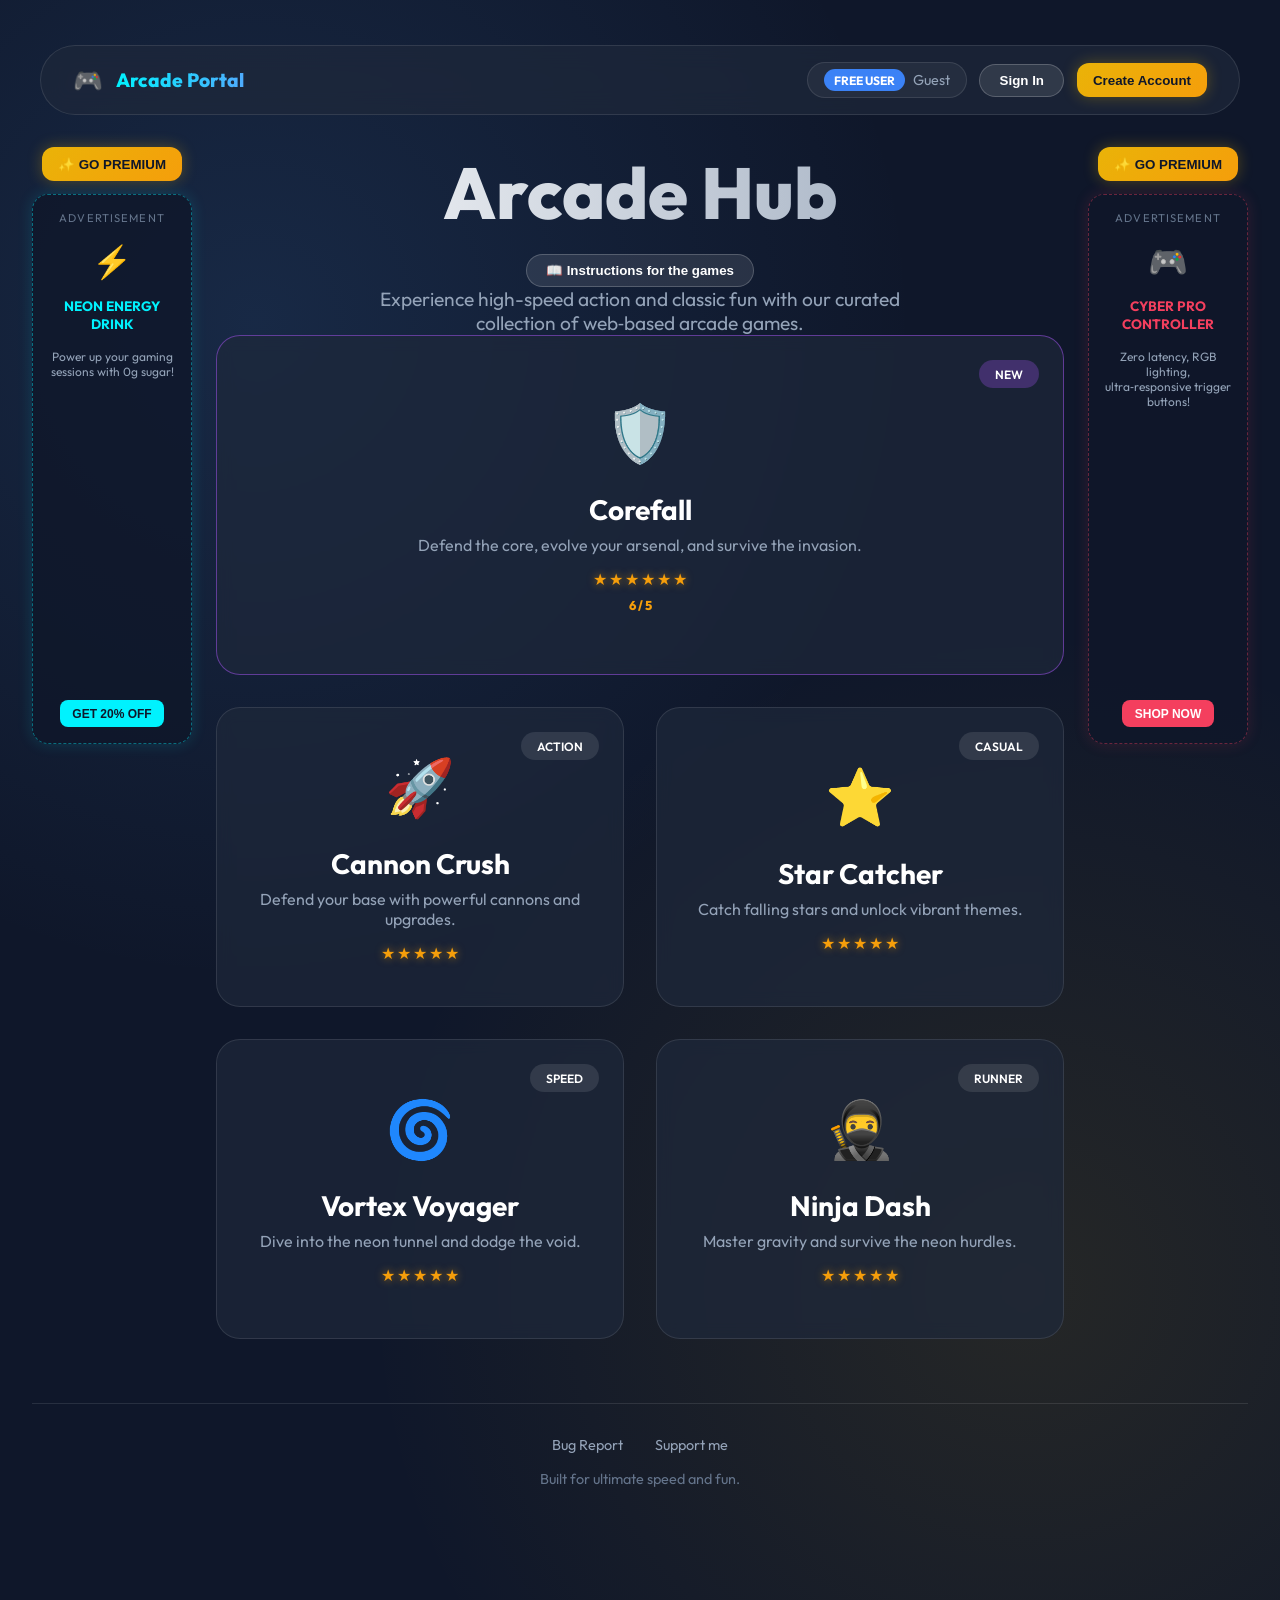
==== commit b9c84ca6: "Improve arcade game tutorials and controls" ====
--- a/index.html
+++ b/index.html
@@ -25,12 +25,14 @@
     .container {width:100%; max-width:1000px; text-align:center; z-index:1;}
     h1 {font-size:clamp(2.5rem,8vw,4.5rem); font-weight:800; margin-bottom:1rem; background:linear-gradient(to right,#fff,#94a3b8); -webkit-background-clip:text; background-clip:text; -webkit-text-fill-color:transparent;}
     .subtitle {font-size:1.2rem; color:#94a3b8; margin-bottom:3rem; max-width:600px; margin:auto;}
-    .games-grid {display:grid; grid-template-columns:repeat(2,1fr); gap:2rem; width:100%;}
+    .games-grid {display:grid; grid-template-columns:repeat(2,minmax(0,1fr)); gap:clamp(1rem,3vw,2rem); width:100%;}
     .game-card {
       background:var(--card-bg); backdrop-filter:blur(8px); border:1px solid var(--glass-border);
       border-radius:24px; padding:2.5rem; color:#fff; text-decoration:none; display:flex; flex-direction:column; align-items:center; justify-content:center; min-height:280px; position:relative; overflow:hidden; transition:all .4s cubic-bezier(.4,0,.2,1);
     }
     .game-card:hover {transform:translateY(-8px); border-color:var(--primary); box-shadow:0 20px 40px -10px rgba(74,144,226,0.2);}
+    .game-card.corefall {grid-column:1 / -1; min-height:clamp(250px,30vw,340px); border-color:rgba(168,85,247,.5);}
+    .game-card.corefall:hover {border-color:#a855f7; box-shadow:0 20px 40px -10px rgba(168,85,247,.32);}
     .game-card .game-icon {font-size:3.5rem; margin-bottom:1.5rem; transition:transform .4s;}
     .game-card:hover .game-icon {transform:scale(1.1) rotate(5deg);}
     .game-title {font-size:1.75rem; font-weight:700; margin-bottom:.5rem;}
@@ -48,6 +50,27 @@
     .button-secondary {background:rgba(255,255,255,0.1); color:#fff; border:1px solid rgba(255,255,255,0.2); padding:0.5rem 1.2rem; border-radius:100px; font-weight:700; cursor:pointer;}
     .donation-slider {width:100%;}
     .donation-value {font-size:1.2rem; margin-top:0.5rem; text-align:center;}
+    @media (max-width: 720px) {
+      body {padding:2.5vh 1rem 4rem;}
+      .container {max-width:560px;}
+      .games-grid {grid-template-columns:1fr; gap:1rem;}
+      .game-card {min-height:210px; padding:1.75rem;}
+      .game-card.corefall {grid-column:auto; min-height:240px;}
+      h1 {font-size:clamp(2.4rem,12vw,3.5rem);}
+      .subtitle {font-size:.98rem; margin-bottom:1.75rem;}
+    }
+    @media (max-width: 900px) {
+      body {padding-inline:1rem;}
+      body > header {width:100% !important; padding:.7rem 1rem !important; margin-bottom:1rem !important; border-radius:18px !important;}
+      #left-ad-col, #right-ad-col {display:none !important;}
+      body > div[style*="flex-direction:row"] {display:block !important; max-width:100% !important;}
+      #account-status {display:none !important;}
+      #signup-btn {display:none !important;}
+    }
+    @media (min-width: 1100px) {
+      .container {max-width:1080px;}
+      .game-card {min-height:300px;}
+    }
 
     .star-rating { display:flex; justify-content:center; gap:2px; margin-top:.85rem; }
     .star { font-size:1rem; color:#334155; }
@@ -86,37 +109,6 @@
       <button class="button-secondary" id="instructions-btn">📖 Instructions for the games</button>
       <p class="subtitle">Experience high-speed action and classic fun with our curated collection of web‑based arcade games.</p>
       <div class="games-grid">
-        <a href="cannon-crush/" class="game-card">
-          <div class="badge">Action</div>
-          <div class="game-icon">🚀</div>
-          <div class="game-title">Cannon Crush</div>
-          <p class="game-desc">Defend your base with powerful cannons and upgrades.</p><div class="star-rating" aria-label="5 out of 5 stars"><span class="star lit">&#9733;</span><span class="star lit">&#9733;</span><span class="star lit">&#9733;</span><span class="star lit">&#9733;</span><span class="star lit">&#9733;</span></div>
-        </a>
-        <a href="star-catcher/" class="game-card star-catcher">
-          <div class="badge">Casual</div>
-          <div class="game-icon">⭐</div>
-          <div class="game-title">Star Catcher</div>
-          <p class="game-desc">Catch falling stars and unlock vibrant themes.</p><div class="star-rating" aria-label="2 out of 5 stars"><span class="star lit">&#9733;</span><span class="star lit">&#9733;</span><span class="star ">&#9733;</span><span class="star ">&#9733;</span><span class="star ">&#9733;</span></div>
-        </a>
-        <a href="vortex-voyager/" class="game-card vortex-voyager">
-          <div class="badge">Speed</div>
-          <div class="game-icon">🌀</div>
-          <div class="game-title">Vortex Voyager</div>
-          <p class="game-desc">Dive into the neon tunnel and dodge the void.</p><div class="star-rating" aria-label="4 out of 5 stars"><span class="star lit">&#9733;</span><span class="star lit">&#9733;</span><span class="star lit">&#9733;</span><span class="star lit">&#9733;</span><span class="star ">&#9733;</span></div>
-        </a>
-        <a href="gravity-flip/" class="game-card ninja-dash">
-          <div class="badge">Runner</div>
-          <div class="game-icon">🥷</div>
-          <div class="game-title">Ninja Dash</div>
-          <p class="game-desc">Master gravity and survive the neon hurdles.</p><div class="star-rating" aria-label="4 out of 5 stars"><span class="star lit">&#9733;</span><span class="star lit">&#9733;</span><span class="star lit">&#9733;</span><span class="star lit">&#9733;</span><span class="star ">&#9733;</span></div>
-        </a>
-        <a href="frag-duel/" class="game-card frag-duel">
-          <div class="badge">Multiplayer</div>
-          <div class="game-icon">🔫 [STILL IN BETA]</div>
-          <div class="game-title">[BETA] Frag Duel</div>
-          <p class="game-desc">1v1 Tactical FPS - Battle in real‑time.</p><div class="star-rating" aria-label="5 out of 5 stars"><span class="star lit">&#9733;</span><span class="star lit">&#9733;</span><span class="star lit">&#9733;</span><span class="star lit">&#9733;</span><span class="star lit">&#9733;</span></div>
-        </a>
-
         <a href="corefall/" class="game-card corefall">
           <div class="badge" style="background:rgba(168,85,247,.28);">NEW</div>
           <div class="game-icon">🛡️</div>
@@ -124,6 +116,30 @@
           <p class="game-desc">Defend the core, evolve your arsenal, and survive the invasion.</p>
           <div class="star-rating" aria-label="6 out of 6 stars"><span class="star lit">&#9733;</span><span class="star lit">&#9733;</span><span class="star lit">&#9733;</span><span class="star lit">&#9733;</span><span class="star lit">&#9733;</span><span class="star lit">&#9733;</span></div>
           <div style="margin-top:.5rem;color:#f59e0b;font-weight:800;font-size:.8rem;">6 / 5</div>
+        </a>
+        <a href="cannon-crush/" class="game-card">
+          <div class="badge">Action</div>
+          <div class="game-icon">🚀</div>
+          <div class="game-title">Cannon Crush</div>
+          <p class="game-desc">Defend your base with powerful cannons and upgrades.</p><div class="star-rating" aria-label="5 out of 5 stars"><span class="star lit">&#9733;</span><span class="star lit">&#9733;</span><span class="star lit">&#9733;</span><span class="star lit">&#9733;</span><span class="star lit">&#9733;</span></div>
+        </a>
+        <a href="star-catcher/" class="game-card star-catcher">
+          <div class="badge">Casual</div>
+          <div class="game-icon">⭐</div>
+          <div class="game-title">Star Catcher</div>
+          <p class="game-desc">Catch falling stars and unlock vibrant themes.</p><div class="star-rating" aria-label="5 out of 5 stars"><span class="star lit">&#9733;</span><span class="star lit">&#9733;</span><span class="star lit">&#9733;</span><span class="star lit">&#9733;</span><span class="star lit">&#9733;</span></div>
+        </a>
+        <a href="vortex-voyager/" class="game-card vortex-voyager">
+          <div class="badge">Speed</div>
+          <div class="game-icon">🌀</div>
+          <div class="game-title">Vortex Voyager</div>
+          <p class="game-desc">Dive into the neon tunnel and dodge the void.</p><div class="star-rating" aria-label="5 out of 5 stars"><span class="star lit">&#9733;</span><span class="star lit">&#9733;</span><span class="star lit">&#9733;</span><span class="star lit">&#9733;</span><span class="star lit">&#9733;</span></div>
+        </a>
+        <a href="gravity-flip/" class="game-card ninja-dash">
+          <div class="badge">Runner</div>
+          <div class="game-icon">🥷</div>
+          <div class="game-title">Ninja Dash</div>
+          <p class="game-desc">Master gravity and survive the neon hurdles.</p><div class="star-rating" aria-label="5 out of 5 stars"><span class="star lit">&#9733;</span><span class="star lit">&#9733;</span><span class="star lit">&#9733;</span><span class="star lit">&#9733;</span><span class="star lit">&#9733;</span></div>
         </a>
       </div>
     </div>
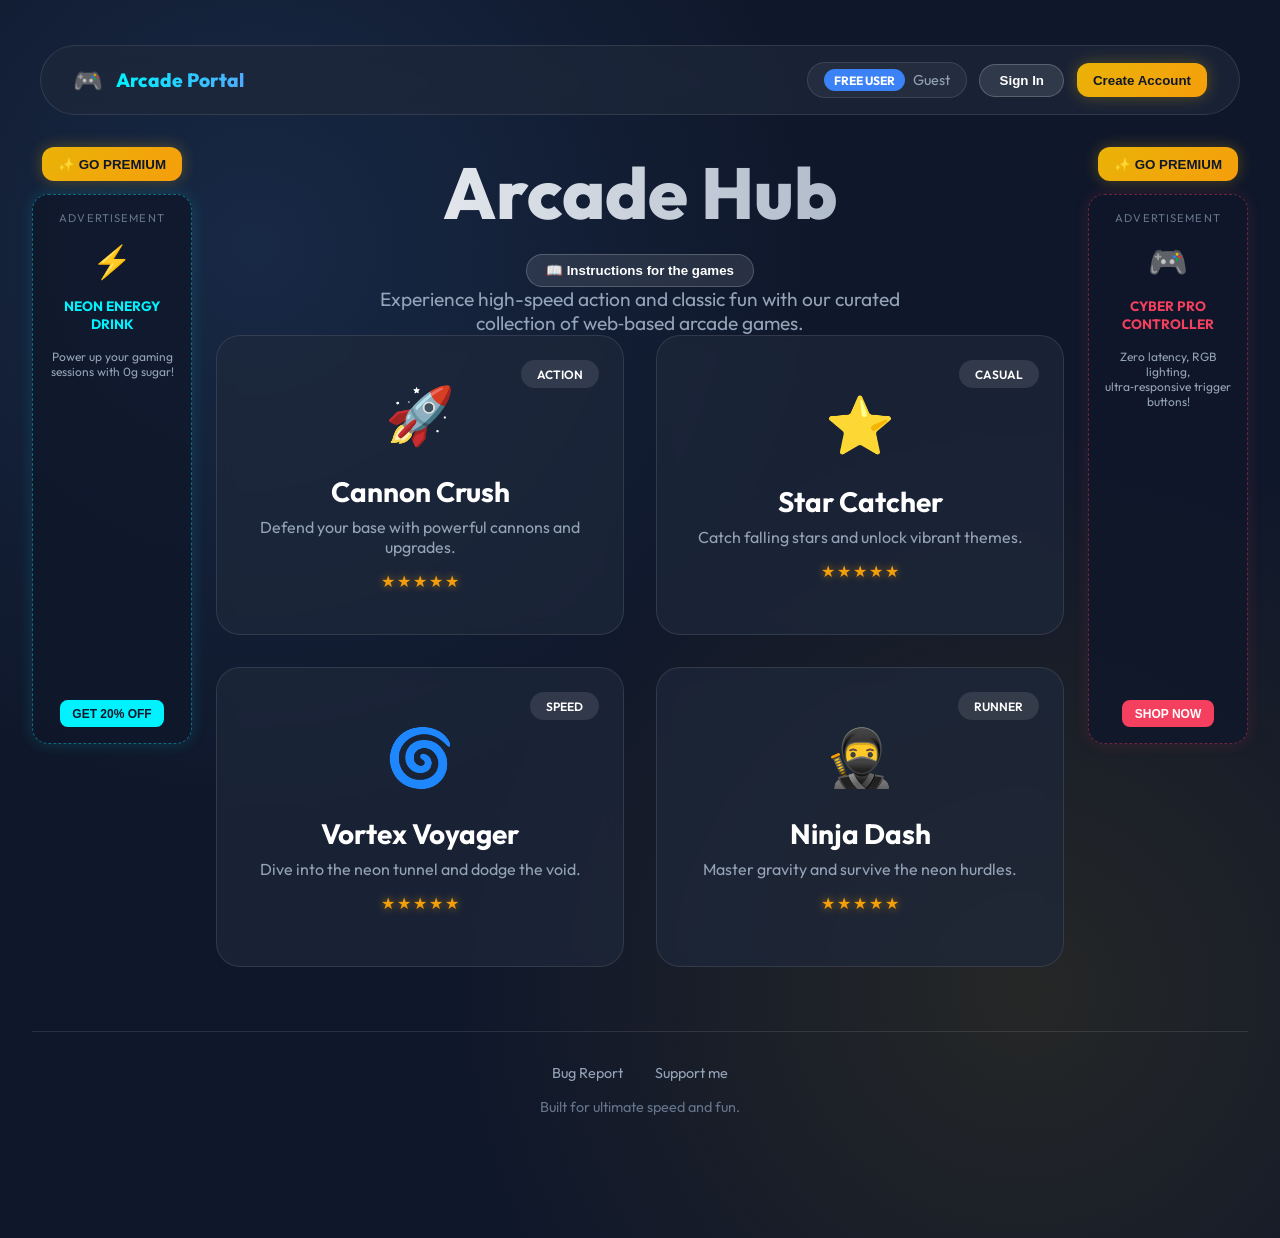
==== commit b0d2a02f: "Remove Corefall from arcade hub" ====
--- a/index.html
+++ b/index.html
@@ -31,8 +31,6 @@
       border-radius:24px; padding:2.5rem; color:#fff; text-decoration:none; display:flex; flex-direction:column; align-items:center; justify-content:center; min-height:280px; position:relative; overflow:hidden; transition:all .4s cubic-bezier(.4,0,.2,1);
     }
     .game-card:hover {transform:translateY(-8px); border-color:var(--primary); box-shadow:0 20px 40px -10px rgba(74,144,226,0.2);}
-    .game-card.corefall {grid-column:1 / -1; min-height:clamp(250px,30vw,340px); border-color:rgba(168,85,247,.5);}
-    .game-card.corefall:hover {border-color:#a855f7; box-shadow:0 20px 40px -10px rgba(168,85,247,.32);}
     .game-card .game-icon {font-size:3.5rem; margin-bottom:1.5rem; transition:transform .4s;}
     .game-card:hover .game-icon {transform:scale(1.1) rotate(5deg);}
     .game-title {font-size:1.75rem; font-weight:700; margin-bottom:.5rem;}
@@ -55,7 +53,6 @@
       .container {max-width:560px;}
       .games-grid {grid-template-columns:1fr; gap:1rem;}
       .game-card {min-height:210px; padding:1.75rem;}
-      .game-card.corefall {grid-column:auto; min-height:240px;}
       h1 {font-size:clamp(2.4rem,12vw,3.5rem);}
       .subtitle {font-size:.98rem; margin-bottom:1.75rem;}
     }
@@ -75,7 +72,6 @@
     .star-rating { display:flex; justify-content:center; gap:2px; margin-top:.85rem; }
     .star { font-size:1rem; color:#334155; }
     .star.lit { color:#f59e0b; text-shadow:0 0 8px rgba(245,158,11,.6); }
-    .game-card.corefall:hover { border-color:#a855f7; box-shadow:0 20px 40px -10px rgba(168,85,247,.32); }
   </style>
 </head>
 <body>
@@ -109,14 +105,6 @@
       <button class="button-secondary" id="instructions-btn">📖 Instructions for the games</button>
       <p class="subtitle">Experience high-speed action and classic fun with our curated collection of web‑based arcade games.</p>
       <div class="games-grid">
-        <a href="corefall/" class="game-card corefall">
-          <div class="badge" style="background:rgba(168,85,247,.28);">NEW</div>
-          <div class="game-icon">🛡️</div>
-          <div class="game-title">Corefall</div>
-          <p class="game-desc">Defend the core, evolve your arsenal, and survive the invasion.</p>
-          <div class="star-rating" aria-label="6 out of 6 stars"><span class="star lit">&#9733;</span><span class="star lit">&#9733;</span><span class="star lit">&#9733;</span><span class="star lit">&#9733;</span><span class="star lit">&#9733;</span><span class="star lit">&#9733;</span></div>
-          <div style="margin-top:.5rem;color:#f59e0b;font-weight:800;font-size:.8rem;">6 / 5</div>
-        </a>
         <a href="cannon-crush/" class="game-card">
           <div class="badge">Action</div>
           <div class="game-icon">🚀</div>
